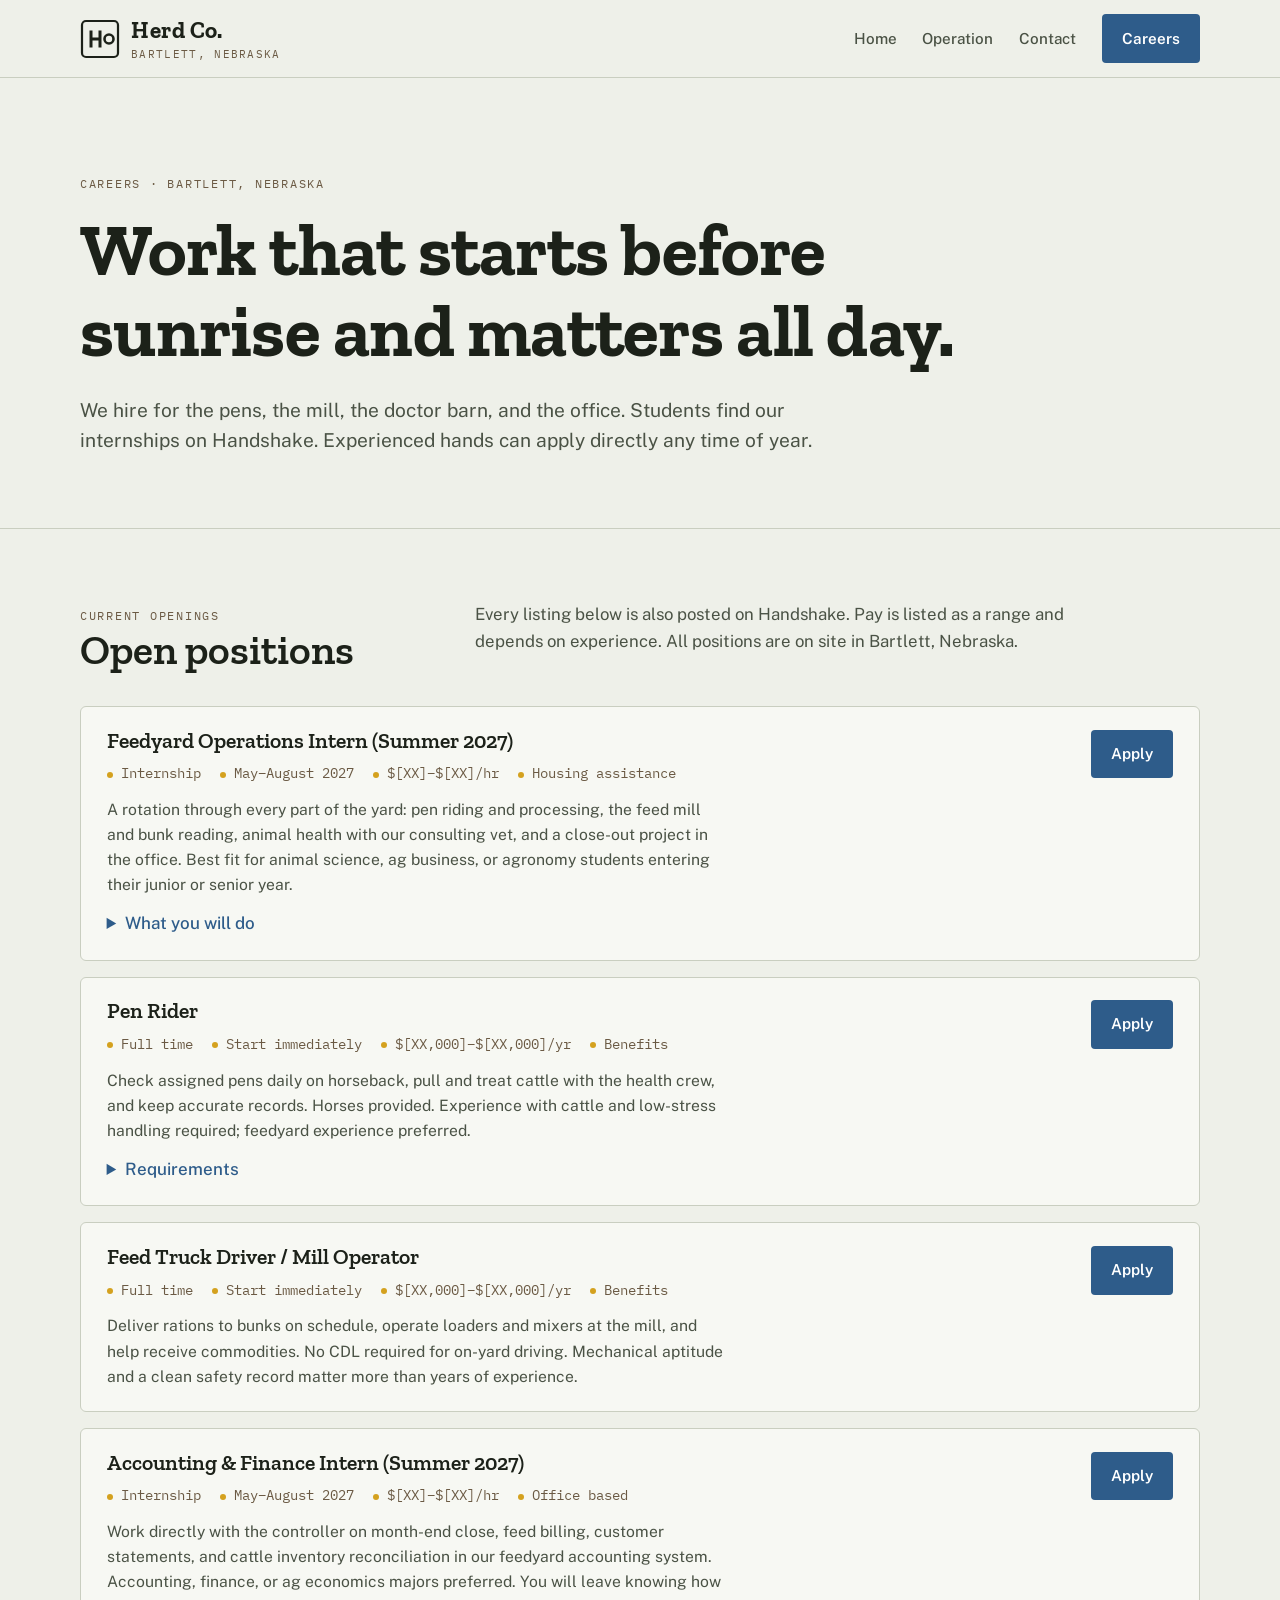
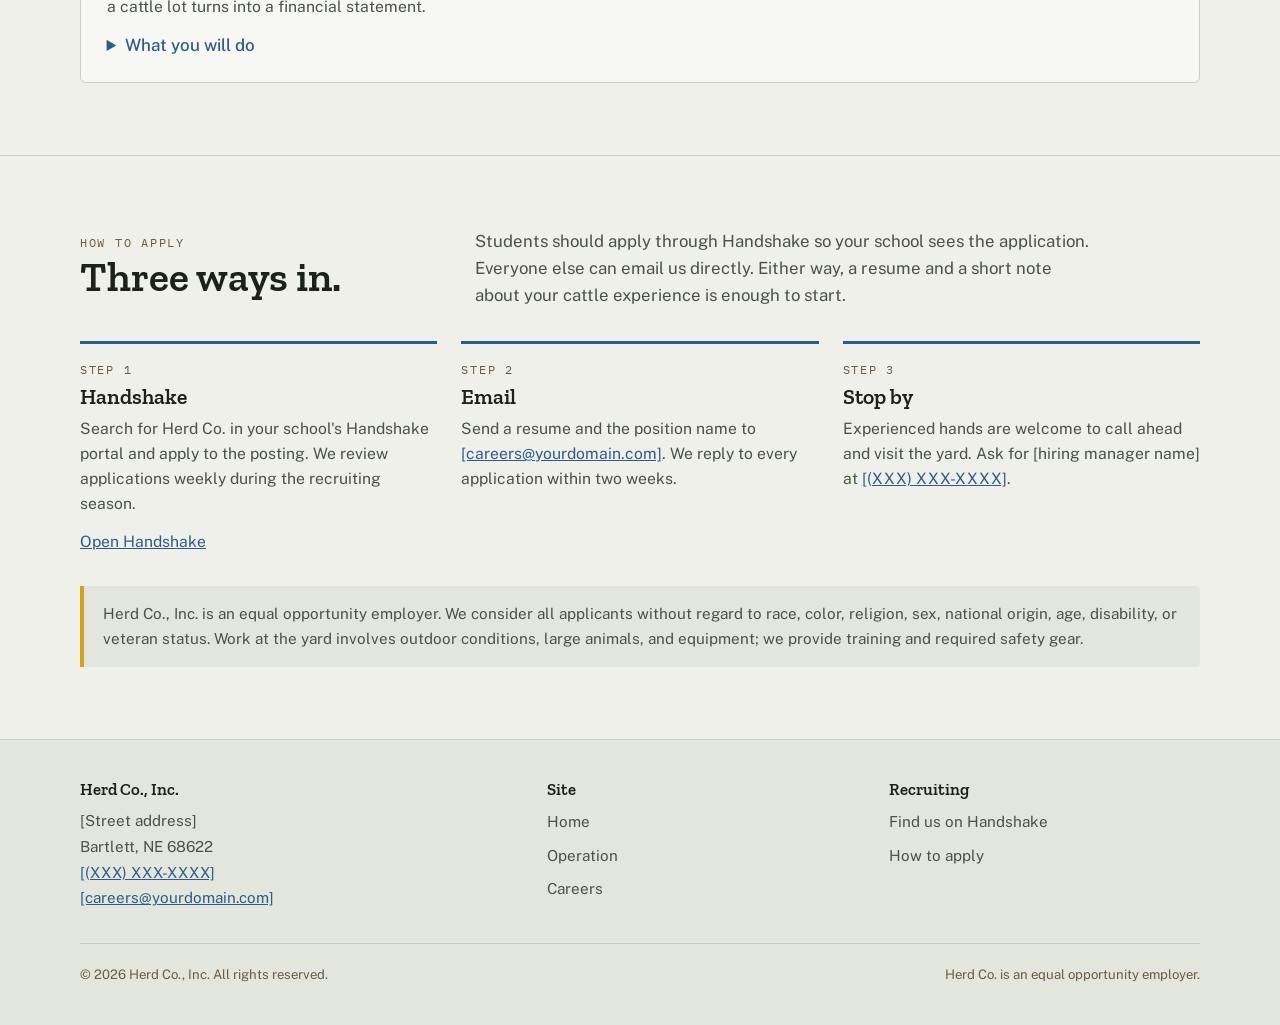
==== careers.html @ 31d8b94a "Herd Co company website for GitHub Pages Co-Authored-By: Claude Fable 5.1 <noreply@anthropic.com>" ====
<!DOCTYPE html>
<html lang="en">
<head>
  <meta charset="utf-8">
  <meta name="viewport" content="width=device-width, initial-scale=1">
  <title>Careers at Herd Co. | Feedyard Jobs and Internships in Nebraska</title>
  <meta name="description" content="Open positions and internships at Herd Co., a commercial cattle feedyard in Bartlett, Nebraska. Apply through Handshake or email.">
  <link rel="preconnect" href="https://fonts.googleapis.com">
  <link rel="preconnect" href="https://fonts.gstatic.com" crossorigin>
  <link rel="stylesheet" href="https://fonts.googleapis.com/css2?family=Zilla+Slab:wght@600;700&family=Public+Sans:wght@400;500;600&family=IBM+Plex+Mono:wght@400;500&display=swap">
  <link rel="stylesheet" href="style.css">
  <link rel="icon" href="favicon.svg" type="image/svg+xml">
</head>
<body>

<header class="site-header">
  <div class="wrap">
    <a class="brand" href="index.html" aria-label="Herd Co. home">
      <svg viewBox="0 0 40 40" aria-hidden="true">
        <rect x="2" y="2" width="36" height="36" rx="4" fill="none" stroke="currentColor" stroke-width="2.2"/>
        <path d="M11 27V13M11 20h9M20 27V13" fill="none" stroke="currentColor" stroke-width="3" stroke-linecap="square"/>
        <circle cx="29" cy="20" r="4.5" fill="none" stroke="currentColor" stroke-width="2.6"/>
      </svg>
      <span><span class="name">Herd Co.</span><span class="place">Bartlett, Nebraska</span></span>
    </a>
    <nav aria-label="Main">
      <ul>
        <li><a href="index.html">Home</a></li>
        <li><a href="index.html#operation">Operation</a></li>
        <li><a href="index.html#contact">Contact</a></li>
        <li><a class="btn" href="careers.html" aria-current="page">Careers</a></li>
      </ul>
    </nav>
  </div>
</header>

<main>
  <div class="hero">
    <div class="wrap">
      <span class="eyebrow">Careers &middot; Bartlett, Nebraska</span>
      <h1>Work that starts before sunrise and matters all day.</h1>
      <p class="lede">We hire for the pens, the mill, the doctor barn, and the office. Students find our internships on Handshake. Experienced hands can apply directly any time of year.</p>
    </div>
  </div>

  <section id="openings">
    <div class="wrap">
      <div class="section-head">
        <div>
          <span class="eyebrow">Current openings</span>
          <h2>Open positions</h2>
        </div>
        <p>Every listing below is also posted on Handshake. Pay is listed as a range and depends on experience. All positions are on site in Bartlett, Nebraska.</p>
      </div>

      <!--
        HOW TO EDIT THE JOB LIST
        Each <article class="job"> block is one posting. Copy a block to add a job,
        delete a block to remove one, and change the text inside. Keep the
        data-updated date current so students can see the list is maintained.
      -->
      <div class="jobs" data-updated="2026-09-09">

        <article class="job">
          <div>
            <h3>Feedyard Operations Intern (Summer 2027)</h3>
            <div class="meta mono">
              <span>Internship</span>
              <span>May&ndash;August 2027</span>
              <span>$[XX]&ndash;$[XX]/hr</span>
              <span>Housing assistance</span>
            </div>
            <p class="desc">A rotation through every part of the yard: pen riding and processing, the feed mill and bunk reading, animal health with our consulting vet, and a close-out project in the office. Best fit for animal science, ag business, or agronomy students entering their junior or senior year.</p>
            <details>
              <summary>What you will do</summary>
              <ul>
                <li>Ride pens and learn to spot sick cattle early</li>
                <li>Process incoming cattle: tagging, vaccination, and records</li>
                <li>Read bunks and follow the ration from mill to pen</li>
                <li>Complete a lot close-out analysis and present it to the team</li>
              </ul>
            </details>
          </div>
          <a class="btn" href="#apply">Apply</a>
        </article>

        <article class="job">
          <div>
            <h3>Pen Rider</h3>
            <div class="meta mono">
              <span>Full time</span>
              <span>Start immediately</span>
              <span>$[XX,000]&ndash;$[XX,000]/yr</span>
              <span>Benefits</span>
            </div>
            <p class="desc">Check assigned pens daily on horseback, pull and treat cattle with the health crew, and keep accurate records. Horses provided. Experience with cattle and low-stress handling required; feedyard experience preferred.</p>
            <details>
              <summary>Requirements</summary>
              <ul>
                <li>Confident horseback rider in all weather</li>
                <li>Able to identify sick or injured cattle and follow treatment protocols</li>
                <li>Valid driver's license</li>
                <li>Willing to work a rotating weekend schedule</li>
              </ul>
            </details>
          </div>
          <a class="btn" href="#apply">Apply</a>
        </article>

        <article class="job">
          <div>
            <h3>Feed Truck Driver / Mill Operator</h3>
            <div class="meta mono">
              <span>Full time</span>
              <span>Start immediately</span>
              <span>$[XX,000]&ndash;$[XX,000]/yr</span>
              <span>Benefits</span>
            </div>
            <p class="desc">Deliver rations to bunks on schedule, operate loaders and mixers at the mill, and help receive commodities. No CDL required for on-yard driving. Mechanical aptitude and a clean safety record matter more than years of experience.</p>
          </div>
          <a class="btn" href="#apply">Apply</a>
        </article>

        <article class="job">
          <div>
            <h3>Accounting &amp; Finance Intern (Summer 2027)</h3>
            <div class="meta mono">
              <span>Internship</span>
              <span>May&ndash;August 2027</span>
              <span>$[XX]&ndash;$[XX]/hr</span>
              <span>Office based</span>
            </div>
            <p class="desc">Work directly with the controller on month-end close, feed billing, customer statements, and cattle inventory reconciliation in our feedyard accounting system. Accounting, finance, or ag economics majors preferred. You will leave knowing how a cattle lot turns into a financial statement.</p>
            <details>
              <summary>What you will do</summary>
              <ul>
                <li>Prepare month-end liability schedules and account reconciliations</li>
                <li>Reconcile packer settlements against yard records</li>
                <li>Build reporting in Excel from the feedyard system</li>
                <li>Sit in on lender, insurance, and marketing conversations</li>
              </ul>
            </details>
          </div>
          <a class="btn" href="#apply">Apply</a>
        </article>

      </div>
    </div>
  </section>

  <section id="apply">
    <div class="wrap">
      <div class="section-head">
        <div>
          <span class="eyebrow">How to apply</span>
          <h2>Three ways in.</h2>
        </div>
        <p>Students should apply through Handshake so your school sees the application. Everyone else can email us directly. Either way, a resume and a short note about your cattle experience is enough to start.</p>
      </div>
      <ol class="apply-steps">
        <li>
          <h3>Handshake</h3>
          <p>Search for Herd Co. in your school's Handshake portal and apply to the posting. We review applications weekly during the recruiting season.</p>
          <p style="margin-top:0.8rem"><a href="https://joinhandshake.com" rel="noopener">Open Handshake</a></p>
        </li>
        <li>
          <h3>Email</h3>
          <p>Send a resume and the position name to <a href="mailto:careers@herdco.example">[careers@yourdomain.com]</a>. We reply to every application within two weeks.</p>
        </li>
        <li>
          <h3>Stop by</h3>
          <p>Experienced hands are welcome to call ahead and visit the yard. Ask for [hiring manager name] at <a href="tel:+1XXXXXXXXXX">[(XXX) XXX-XXXX]</a>.</p>
        </li>
      </ol>
      <p class="notice" style="margin-top:2rem">Herd Co., Inc. is an equal opportunity employer. We consider all applicants without regard to race, color, religion, sex, national origin, age, disability, or veteran status. Work at the yard involves outdoor conditions, large animals, and equipment; we provide training and required safety gear.</p>
    </div>
  </section>
</main>

<footer id="contact">
  <div class="wrap">
    <div>
      <h3>Herd Co., Inc.</h3>
      <address>
        [Street address]<br>
        Bartlett, NE 68622<br>
        <a href="tel:+1XXXXXXXXXX">[(XXX) XXX-XXXX]</a><br>
        <a href="mailto:careers@herdco.example">[careers@yourdomain.com]</a>
      </address>
    </div>
    <div>
      <h3>Site</h3>
      <ul>
        <li><a href="index.html">Home</a></li>
        <li><a href="index.html#operation">Operation</a></li>
        <li><a href="careers.html">Careers</a></li>
      </ul>
    </div>
    <div>
      <h3>Recruiting</h3>
      <ul>
        <li><a href="https://joinhandshake.com" rel="noopener">Find us on Handshake</a></li>
        <li><a href="careers.html#apply">How to apply</a></li>
      </ul>
    </div>
    <div class="legal">
      <span>&copy; 2026 Herd Co., Inc. All rights reserved.</span>
      <span>Herd Co. is an equal opportunity employer.</span>
    </div>
  </div>
</footer>

</body>
</html>
---- style.css ----
/* Herd Co site styles */
:root {
  --bg: #EEF0E9;
  --bg-2: #E3E6DC;
  --ink: #1C2119;
  --ink-2: #4A5245;
  --muted: #6B5A44;
  --line: #C9CEC0;
  --accent: #2E5C8A;
  --accent-ink: #FFFFFF;
  --gold: #D4A11E;
  --card: #F7F8F3;
  color-scheme: light;
}
@media (prefers-color-scheme: dark) {
  :root:not([data-theme="light"]) {
    --bg: #151A14;
    --bg-2: #1D231B;
    --ink: #EDEFE6;
    --ink-2: #B8BEAF;
    --muted: #C7B18E;
    --line: #333B30;
    --accent: #7FAEDC;
    --accent-ink: #0F1A26;
    --gold: #E5B53A;
    --card: #1F261D;
    color-scheme: dark;
  }
}
:root[data-theme="dark"] {
  --bg: #151A14;
  --bg-2: #1D231B;
  --ink: #EDEFE6;
  --ink-2: #B8BEAF;
  --muted: #C7B18E;
  --line: #333B30;
  --accent: #7FAEDC;
  --accent-ink: #0F1A26;
  --gold: #E5B53A;
  --card: #1F261D;
  color-scheme: dark;
}

* { box-sizing: border-box; }
html { scroll-behavior: smooth; }
@media (prefers-reduced-motion: reduce) { html { scroll-behavior: auto; } }

body {
  margin: 0;
  background: var(--bg);
  color: var(--ink);
  font-family: "Public Sans", "Segoe UI", Helvetica, Arial, sans-serif;
  font-size: 17px;
  line-height: 1.6;
}
h1, h2, h3 {
  font-family: "Zilla Slab", "Rockwell", Georgia, serif;
  line-height: 1.1;
  margin: 0;
  text-wrap: balance;
}
h1 { font-size: clamp(2.6rem, 6vw, 4.6rem); font-weight: 700; letter-spacing: -0.01em; }
h2 { font-size: clamp(1.8rem, 3.5vw, 2.6rem); font-weight: 600; }
h3 { font-size: 1.35rem; font-weight: 600; }
p { margin: 0; max-width: 62ch; }
a { color: var(--accent); }
a:focus-visible, button:focus-visible, summary:focus-visible { outline: 3px solid var(--gold); outline-offset: 3px; }
.mono { font-family: "IBM Plex Mono", Consolas, monospace; font-size: 0.9rem; }
.eyebrow {
  font-family: "IBM Plex Mono", Consolas, monospace;
  font-size: 0.78rem;
  text-transform: uppercase;
  letter-spacing: 0.14em;
  color: var(--muted);
}
.wrap { width: min(1120px, 100% - 3rem); margin-inline: auto; }

/* Header */
.site-header {
  border-bottom: 1px solid var(--line);
  background: var(--bg);
  position: sticky; top: 0; z-index: 10;
}
.site-header .wrap { display: flex; align-items: center; justify-content: space-between; gap: 1rem; padding: 0.9rem 0; }
.brand { display: flex; align-items: center; gap: 0.7rem; text-decoration: none; color: var(--ink); }
.brand svg { width: 40px; height: 40px; }
.brand .name { font-family: "Zilla Slab", Georgia, serif; font-weight: 700; font-size: 1.45rem; letter-spacing: 0.02em; line-height: 1.1; }
.brand .place { font-family: "IBM Plex Mono", Consolas, monospace; font-size: 0.68rem; text-transform: uppercase; letter-spacing: 0.12em; color: var(--muted); display: block; line-height: 1; margin-top: 3px; }
nav ul { list-style: none; margin: 0; padding: 0; display: flex; gap: 1.6rem; align-items: center; }
nav a { color: var(--ink-2); text-decoration: none; font-weight: 500; font-size: 0.95rem; }
nav a:hover, nav a[aria-current="page"] { color: var(--ink); text-decoration: underline; text-underline-offset: 6px; text-decoration-color: var(--gold); text-decoration-thickness: 2px; }
.btn {
  display: inline-block; padding: 0.7rem 1.2rem; border-radius: 4px;
  background: var(--accent); color: var(--accent-ink); text-decoration: none; font-weight: 600; font-size: 0.95rem;
  border: 1px solid transparent;
}
.btn:hover { filter: brightness(1.08); }
.btn.ghost { background: transparent; color: var(--ink); border-color: var(--line); }
nav a.btn { color: var(--accent-ink); text-decoration: none; }

/* Hero */
.hero { padding: clamp(3rem, 8vw, 6rem) 0 clamp(2.5rem, 6vw, 4.5rem); border-bottom: 1px solid var(--line); }
.hero .grid { display: grid; grid-template-columns: 1.15fr 1fr; gap: 3rem; align-items: center; }
.hero p.lede { font-size: 1.2rem; color: var(--ink-2); margin-top: 1.4rem; }
.hero .actions { display: flex; gap: 0.8rem; flex-wrap: wrap; margin-top: 2rem; }
.hero .eyebrow { margin-bottom: 1rem; display: block; }
.map { width: 100%; height: auto; display: block; }
.map .state { fill: var(--bg-2); stroke: var(--ink-2); stroke-width: 1.5; }
.map .sandhills { fill: var(--gold); opacity: 0.25; }
.map .pin { fill: var(--accent); }
.map .pin-ring { fill: none; stroke: var(--accent); stroke-width: 1.5; opacity: 0.5; }
.map .river { fill: none; stroke: var(--accent); stroke-width: 1.2; opacity: 0.55; }
.map text { font-family: "IBM Plex Mono", Consolas, monospace; font-size: 11px; fill: var(--ink-2); }
.map text.city { fill: var(--ink); font-weight: 600; font-size: 13px; }
.map text.faint { fill: var(--muted); font-size: 10px; }

/* Sections */
section { padding: clamp(2.5rem, 6vw, 4.5rem) 0; }
section + section { border-top: 1px solid var(--line); }
.section-head { display: grid; grid-template-columns: 1fr 2fr; gap: 2rem; margin-bottom: 2rem; align-items: start; }
.section-head p { color: var(--ink-2); font-size: 1.05rem; }

.facts { display: grid; grid-template-columns: repeat(4, 1fr); border: 1px solid var(--line); border-radius: 6px; overflow: hidden; background: var(--card); margin-top: 2.5rem; }
.fact { padding: 1.2rem 1.4rem; border-right: 1px solid var(--line); }
.fact:last-child { border-right: 0; }
.fact .num { font-family: "Zilla Slab", Georgia, serif; font-size: 2rem; font-weight: 700; line-height: 1; font-variant-numeric: tabular-nums; }
.fact .lbl { font-size: 0.85rem; color: var(--muted); margin-top: 0.3rem; }

.ops { display: grid; grid-template-columns: repeat(2, 1fr); gap: 1.8rem 2.5rem; }
.op { display: grid; grid-template-columns: 44px 1fr; gap: 1rem; align-items: start; }
.op svg { width: 44px; height: 44px; stroke: var(--accent); fill: none; stroke-width: 1.6; stroke-linecap: round; stroke-linejoin: round; }
.op p { color: var(--ink-2); font-size: 0.98rem; margin-top: 0.3rem; }

.values { list-style: none; margin: 0; padding: 0; display: grid; grid-template-columns: repeat(3, 1fr); gap: 1.5rem; }
.values li { padding-top: 1rem; border-top: 3px solid var(--gold); }
.values li p { color: var(--ink-2); font-size: 0.98rem; margin-top: 0.4rem; }

/* Careers */
.jobs { display: grid; gap: 1rem; }
.job {
  display: grid; grid-template-columns: 1fr auto; gap: 1rem 2rem; align-items: start;
  padding: 1.4rem 1.6rem; background: var(--card); border: 1px solid var(--line); border-radius: 6px;
}
.job .meta { display: flex; gap: 1.2rem; flex-wrap: wrap; margin-top: 0.5rem; color: var(--muted); }
.job .meta span::before { content: ""; display: inline-block; width: 6px; height: 6px; border-radius: 50%; background: var(--gold); margin-right: 0.5rem; vertical-align: middle; }
.job p.desc { color: var(--ink-2); font-size: 0.98rem; margin-top: 0.8rem; }
.job .btn { white-space: nowrap; }
.job details { margin-top: 0.8rem; }
.job summary { cursor: pointer; color: var(--accent); font-weight: 500; }
.job details ul { margin: 0.6rem 0 0; padding-left: 1.2rem; color: var(--ink-2); font-size: 0.95rem; }
.apply-steps { list-style: none; counter-reset: step; margin: 0; padding: 0; display: grid; grid-template-columns: repeat(3, 1fr); gap: 1.5rem; }
.apply-steps li { counter-increment: step; padding-top: 1rem; border-top: 3px solid var(--accent); }
.apply-steps li::before { content: "Step " counter(step); display: block; font-family: "IBM Plex Mono", Consolas, monospace; font-size: 0.78rem; text-transform: uppercase; letter-spacing: 0.14em; color: var(--muted); margin-bottom: 0.4rem; }
.apply-steps p { color: var(--ink-2); font-size: 0.98rem; margin-top: 0.4rem; }
.notice { background: var(--bg-2); border-left: 4px solid var(--gold); padding: 1rem 1.2rem; border-radius: 0 4px 4px 0; font-size: 0.95rem; color: var(--ink-2); max-width: none; }

/* Footer */
footer { border-top: 1px solid var(--line); background: var(--bg-2); padding: 2.5rem 0; }
footer .wrap { display: grid; grid-template-columns: 1.4fr 1fr 1fr; gap: 2rem; }
footer h3 { font-size: 1.05rem; margin-bottom: 0.6rem; }
footer address { font-style: normal; color: var(--ink-2); font-size: 0.95rem; line-height: 1.7; }
footer ul { list-style: none; margin: 0; padding: 0; display: grid; gap: 0.4rem; }
footer ul a { color: var(--ink-2); text-decoration: none; font-size: 0.95rem; }
footer ul a:hover { text-decoration: underline; }
footer .legal { grid-column: 1 / -1; border-top: 1px solid var(--line); padding-top: 1.2rem; font-size: 0.82rem; color: var(--muted); display: flex; justify-content: space-between; flex-wrap: wrap; gap: 0.5rem; }

@media (max-width: 860px) {
  .hero .grid, .section-head, footer .wrap { grid-template-columns: 1fr; }
  .facts { grid-template-columns: repeat(2, 1fr); }
  .fact:nth-child(2) { border-right: 0; }
  .fact:nth-child(-n+2) { border-bottom: 1px solid var(--line); }
  .ops, .values, .apply-steps { grid-template-columns: 1fr; }
  .job { grid-template-columns: 1fr; }
  nav ul { gap: 1rem; }
  .site-header .wrap { flex-wrap: wrap; }
}
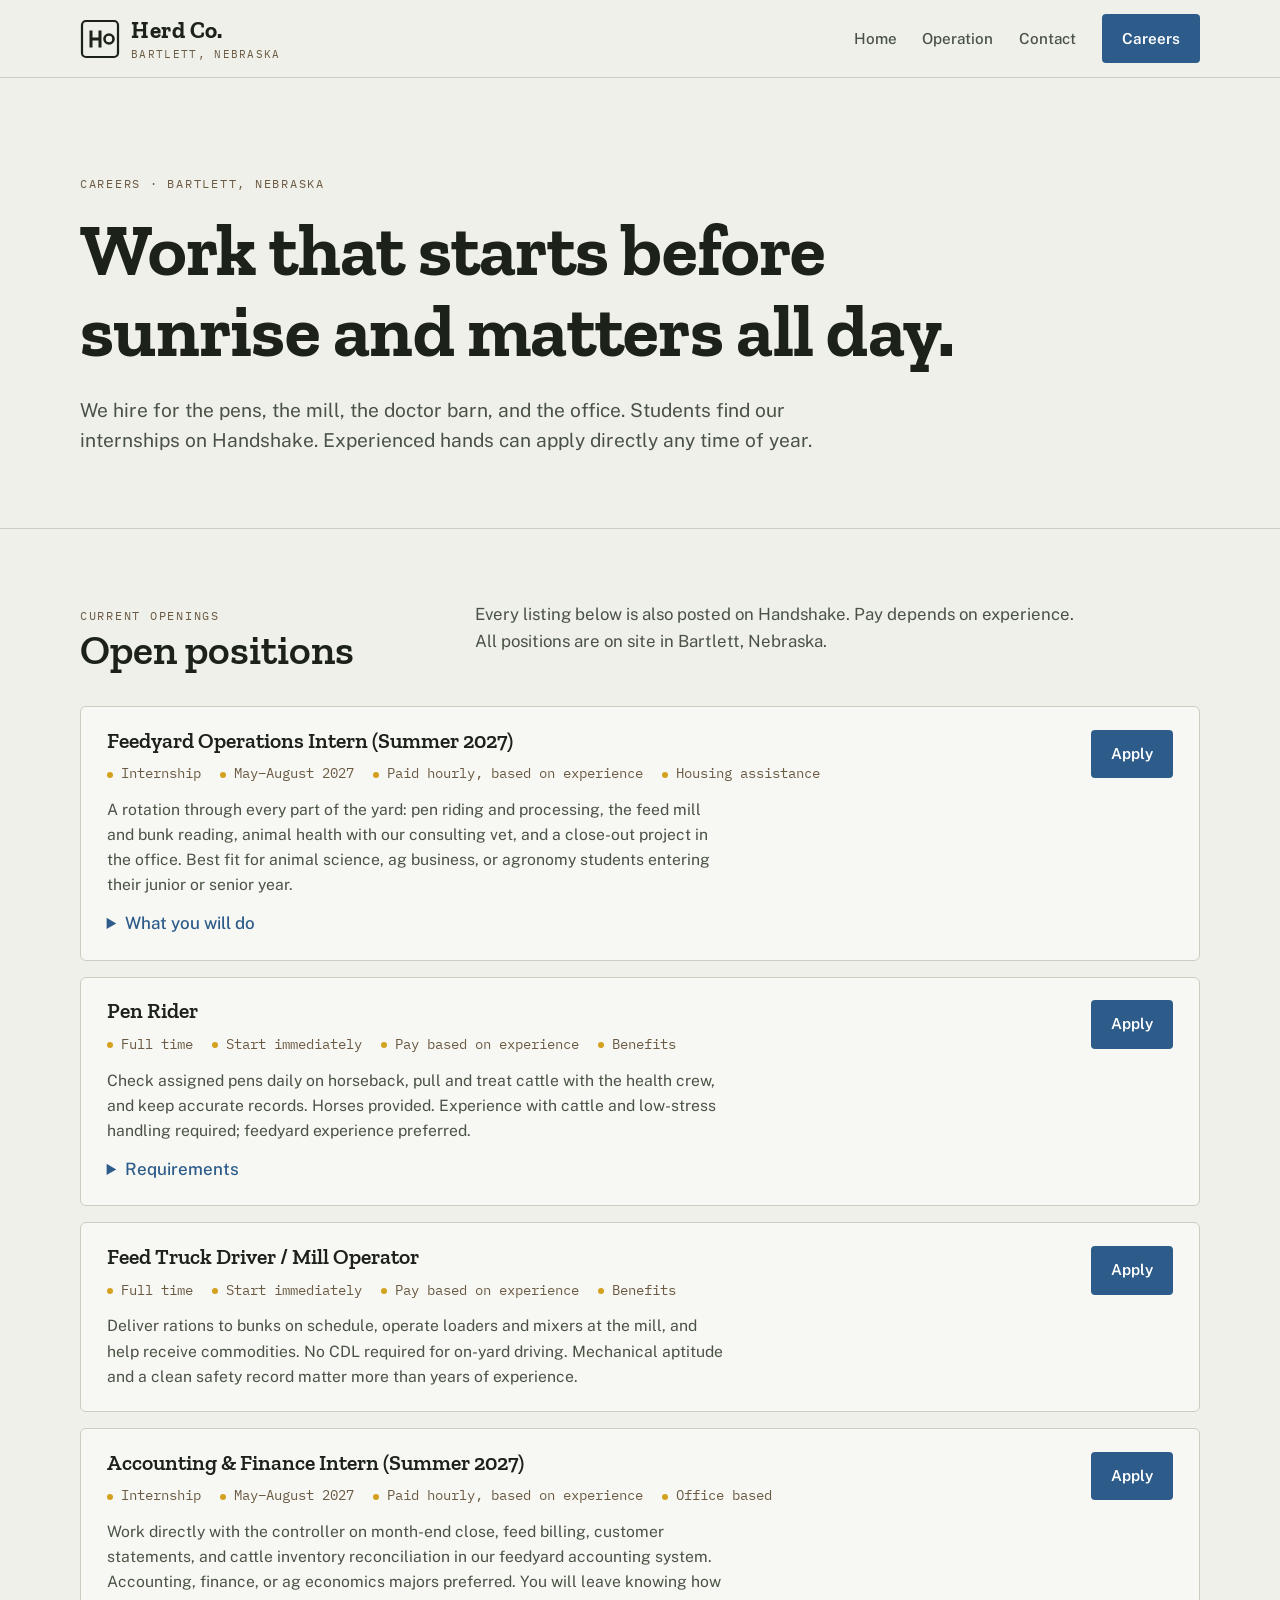
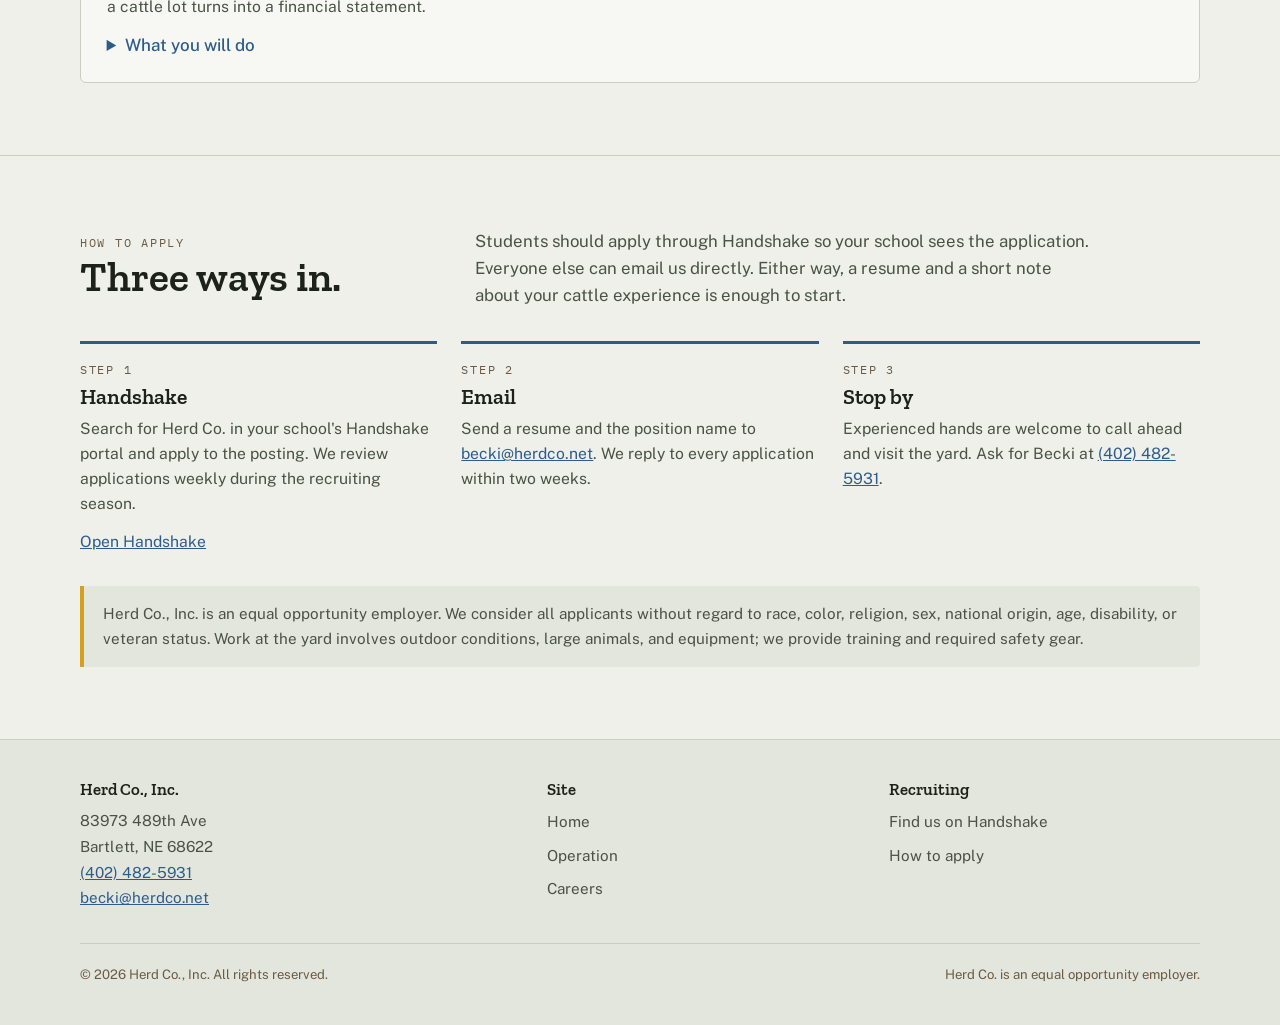
==== commit 57f66fce: "Add capacity, address, phone, and contact; remove placeholder facts Co-Authored-By: Claude Fable 5.1" ====
--- a/careers.html
+++ b/careers.html
@@ -50,7 +50,7 @@
           <span class="eyebrow">Current openings</span>
           <h2>Open positions</h2>
         </div>
-        <p>Every listing below is also posted on Handshake. Pay is listed as a range and depends on experience. All positions are on site in Bartlett, Nebraska.</p>
+        <p>Every listing below is also posted on Handshake. Pay depends on experience. All positions are on site in Bartlett, Nebraska.</p>
       </div>
 
       <!--
@@ -67,7 +67,7 @@
             <div class="meta mono">
               <span>Internship</span>
               <span>May&ndash;August 2027</span>
-              <span>$[XX]&ndash;$[XX]/hr</span>
+              <span>Paid hourly, based on experience</span>
               <span>Housing assistance</span>
             </div>
             <p class="desc">A rotation through every part of the yard: pen riding and processing, the feed mill and bunk reading, animal health with our consulting vet, and a close-out project in the office. Best fit for animal science, ag business, or agronomy students entering their junior or senior year.</p>
@@ -90,7 +90,7 @@
             <div class="meta mono">
               <span>Full time</span>
               <span>Start immediately</span>
-              <span>$[XX,000]&ndash;$[XX,000]/yr</span>
+              <span>Pay based on experience</span>
               <span>Benefits</span>
             </div>
             <p class="desc">Check assigned pens daily on horseback, pull and treat cattle with the health crew, and keep accurate records. Horses provided. Experience with cattle and low-stress handling required; feedyard experience preferred.</p>
@@ -113,7 +113,7 @@
             <div class="meta mono">
               <span>Full time</span>
               <span>Start immediately</span>
-              <span>$[XX,000]&ndash;$[XX,000]/yr</span>
+              <span>Pay based on experience</span>
               <span>Benefits</span>
             </div>
             <p class="desc">Deliver rations to bunks on schedule, operate loaders and mixers at the mill, and help receive commodities. No CDL required for on-yard driving. Mechanical aptitude and a clean safety record matter more than years of experience.</p>
@@ -127,7 +127,7 @@
             <div class="meta mono">
               <span>Internship</span>
               <span>May&ndash;August 2027</span>
-              <span>$[XX]&ndash;$[XX]/hr</span>
+              <span>Paid hourly, based on experience</span>
               <span>Office based</span>
             </div>
             <p class="desc">Work directly with the controller on month-end close, feed billing, customer statements, and cattle inventory reconciliation in our feedyard accounting system. Accounting, finance, or ag economics majors preferred. You will leave knowing how a cattle lot turns into a financial statement.</p>
@@ -165,11 +165,11 @@
         </li>
         <li>
           <h3>Email</h3>
-          <p>Send a resume and the position name to <a href="mailto:careers@herdco.example">[careers@yourdomain.com]</a>. We reply to every application within two weeks.</p>
+          <p>Send a resume and the position name to <a href="mailto:becki@herdco.net">becki@herdco.net</a>. We reply to every application within two weeks.</p>
         </li>
         <li>
           <h3>Stop by</h3>
-          <p>Experienced hands are welcome to call ahead and visit the yard. Ask for [hiring manager name] at <a href="tel:+1XXXXXXXXXX">[(XXX) XXX-XXXX]</a>.</p>
+          <p>Experienced hands are welcome to call ahead and visit the yard. Ask for Becki at <a href="tel:+14024825931">(402) 482-5931</a>.</p>
         </li>
       </ol>
       <p class="notice" style="margin-top:2rem">Herd Co., Inc. is an equal opportunity employer. We consider all applicants without regard to race, color, religion, sex, national origin, age, disability, or veteran status. Work at the yard involves outdoor conditions, large animals, and equipment; we provide training and required safety gear.</p>
@@ -182,10 +182,10 @@
     <div>
       <h3>Herd Co., Inc.</h3>
       <address>
-        [Street address]<br>
+        83973 489th Ave<br>
         Bartlett, NE 68622<br>
-        <a href="tel:+1XXXXXXXXXX">[(XXX) XXX-XXXX]</a><br>
-        <a href="mailto:careers@herdco.example">[careers@yourdomain.com]</a>
+        <a href="tel:+14024825931">(402) 482-5931</a><br>
+        <a href="mailto:becki@herdco.net">becki@herdco.net</a>
       </address>
     </div>
     <div>
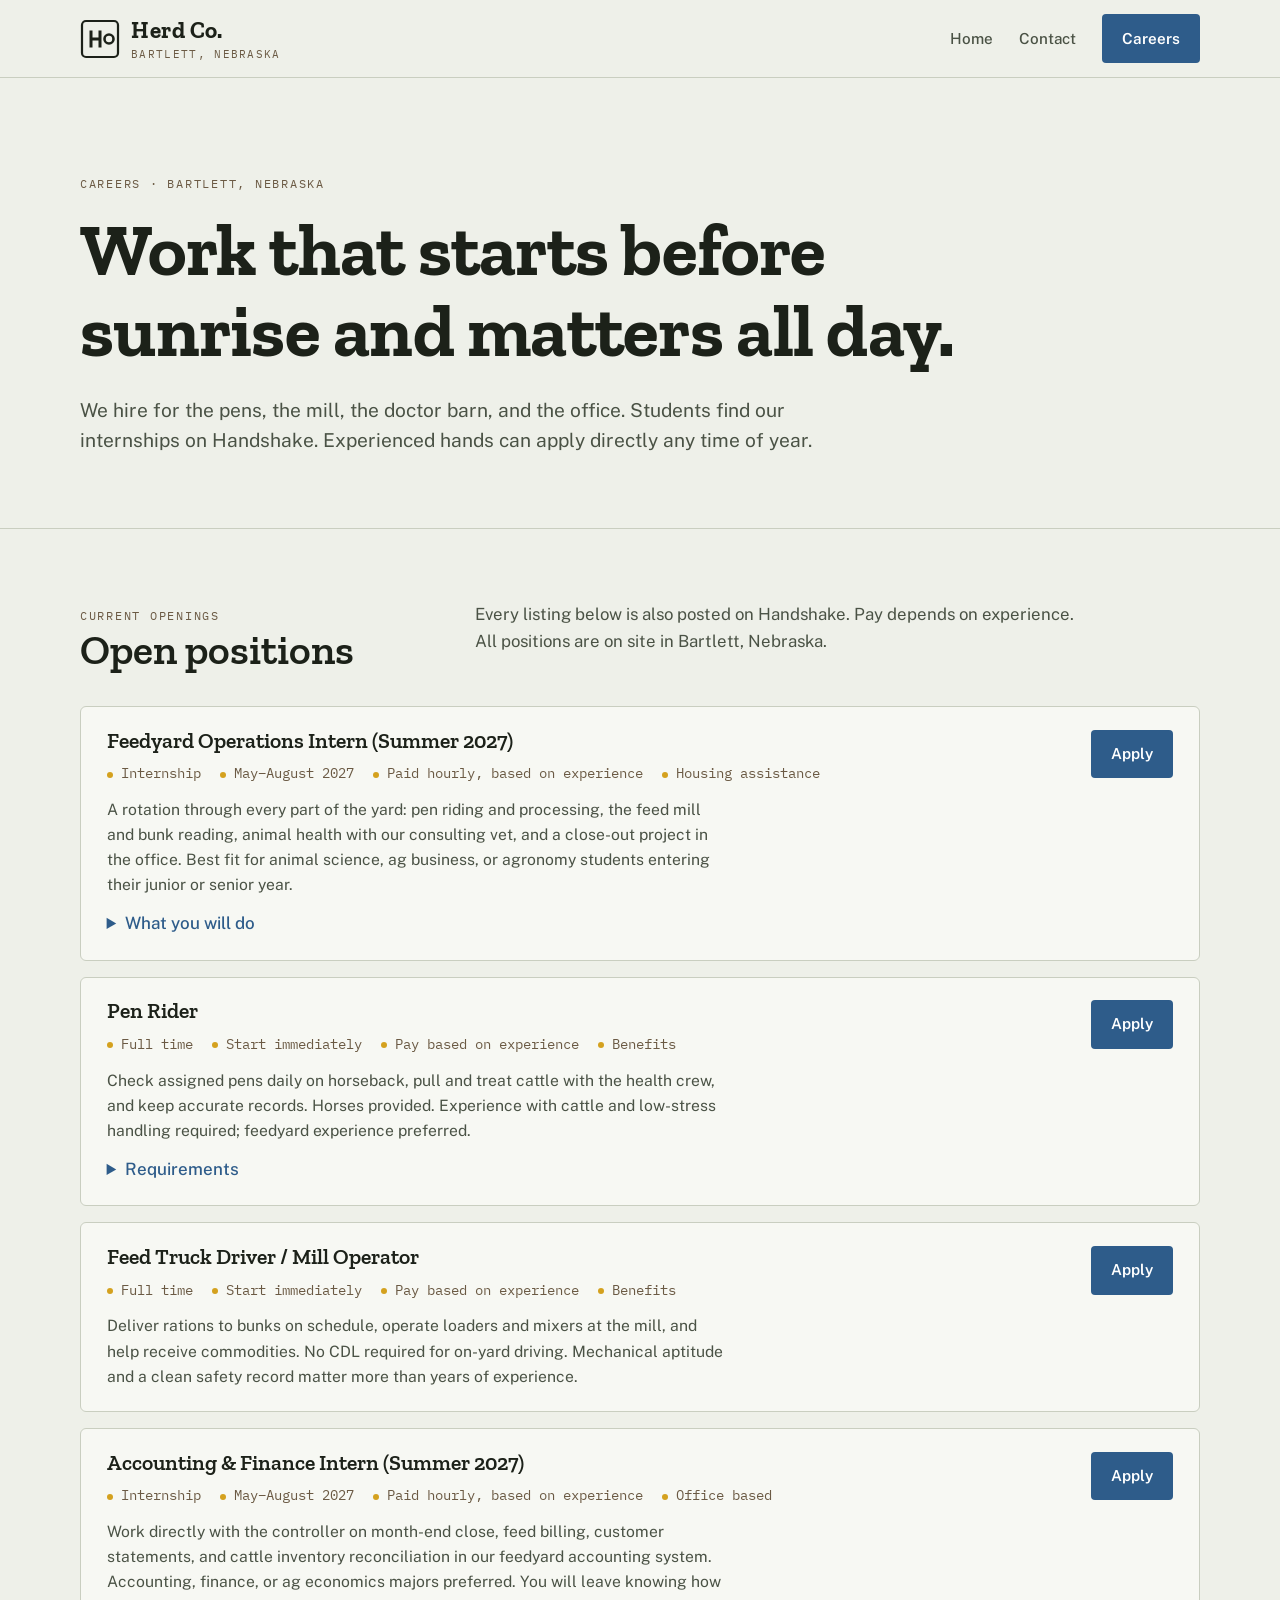
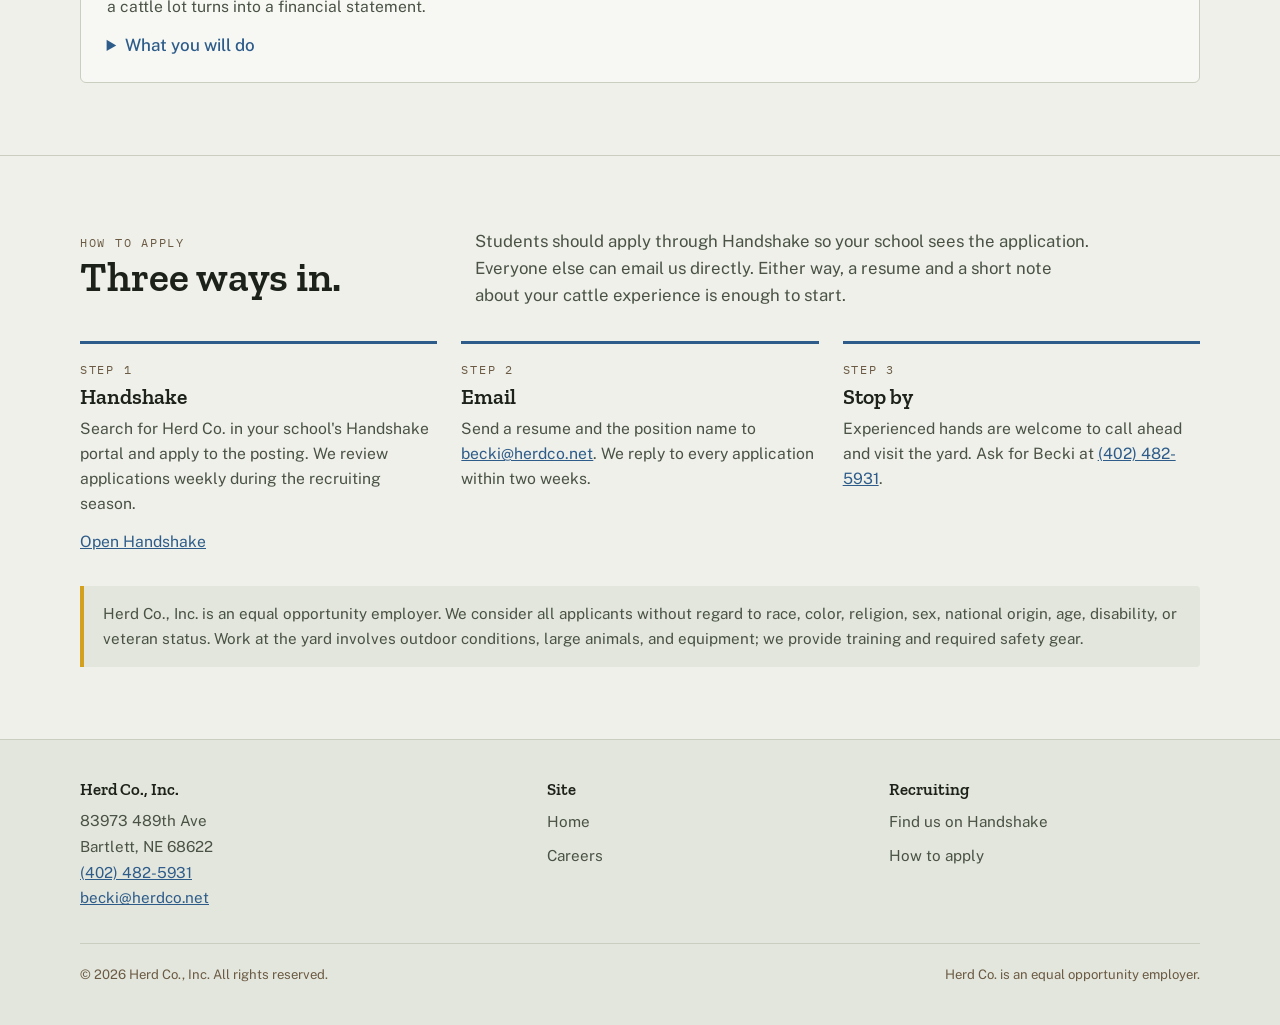
==== commit 5cff71b3: "Remove the operation section; move facts strip under the hero Co-Authored-By: Claude Fable 5.1 <nore" ====
--- a/careers.html
+++ b/careers.html
@@ -26,7 +26,6 @@
     <nav aria-label="Main">
       <ul>
         <li><a href="index.html">Home</a></li>
-        <li><a href="index.html#operation">Operation</a></li>
         <li><a href="index.html#contact">Contact</a></li>
         <li><a class="btn" href="careers.html" aria-current="page">Careers</a></li>
       </ul>
@@ -192,7 +191,6 @@
       <h3>Site</h3>
       <ul>
         <li><a href="index.html">Home</a></li>
-        <li><a href="index.html#operation">Operation</a></li>
         <li><a href="careers.html">Careers</a></li>
       </ul>
     </div>
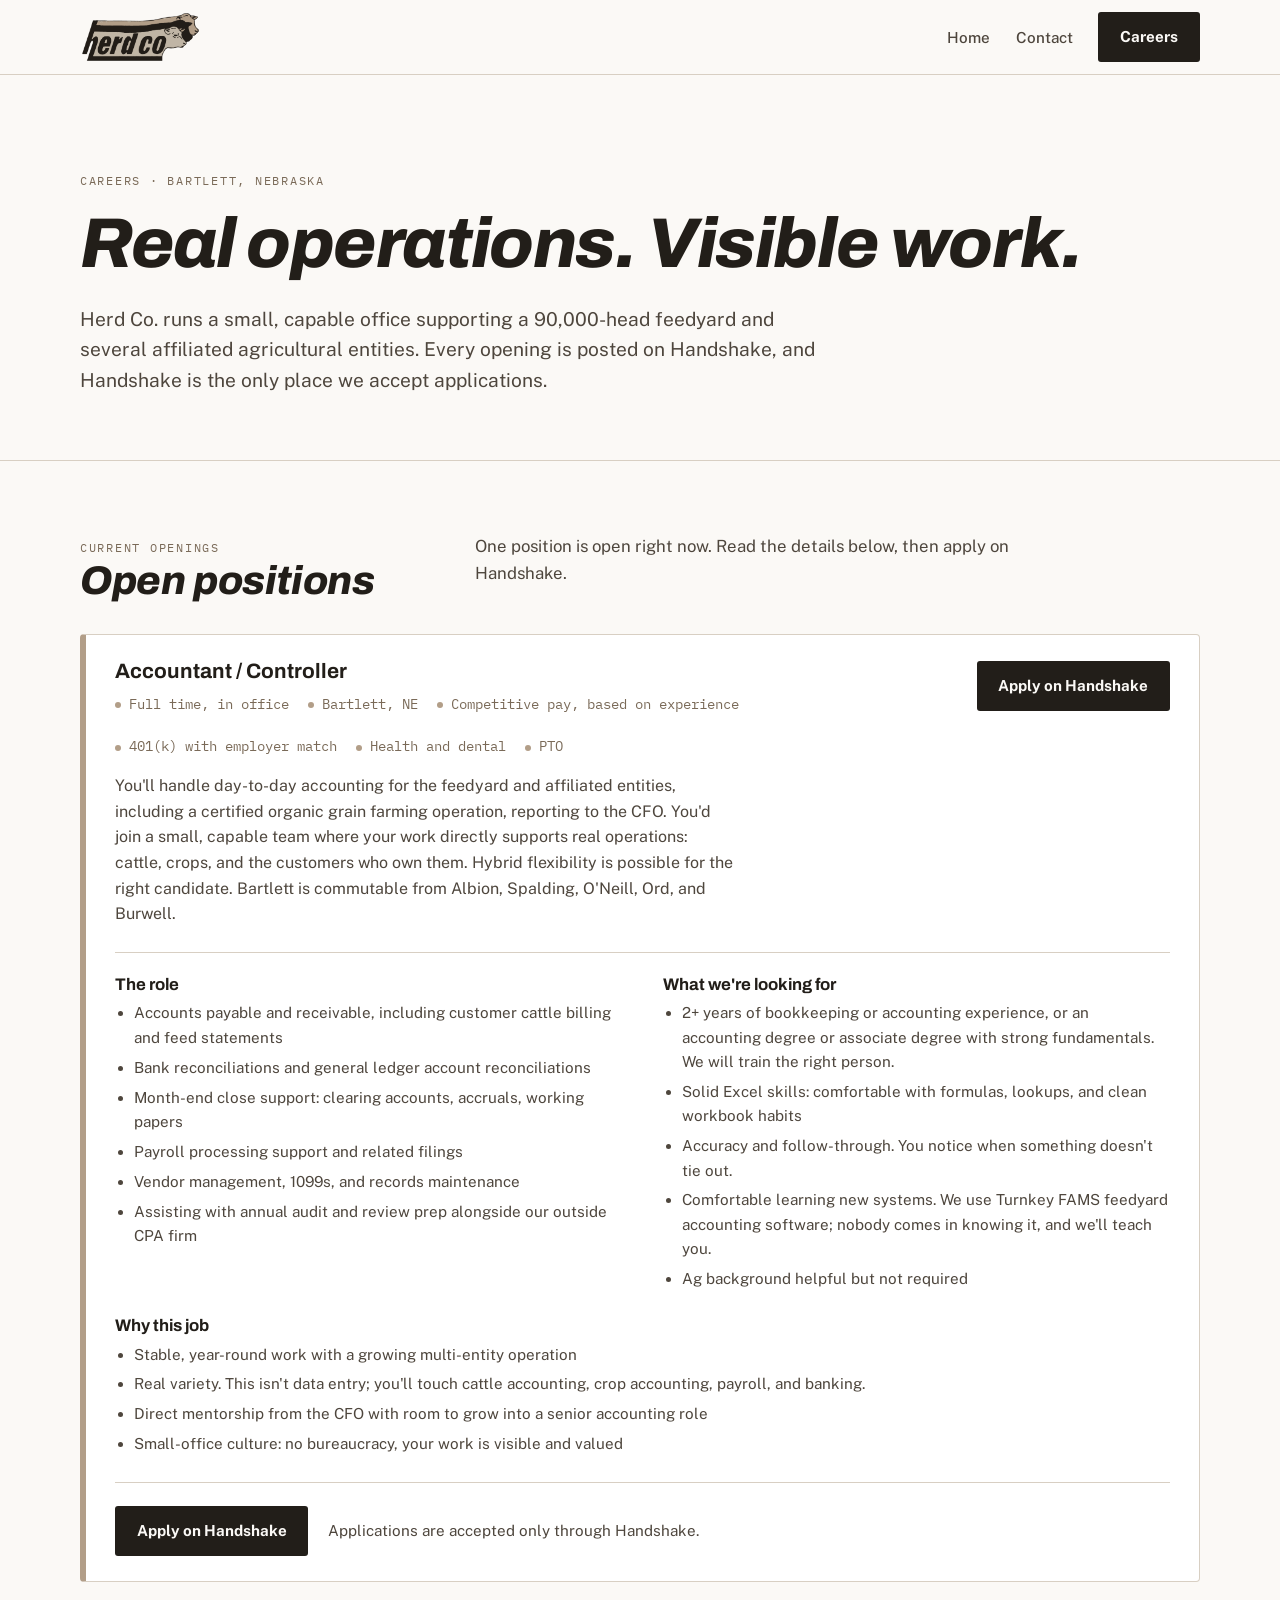
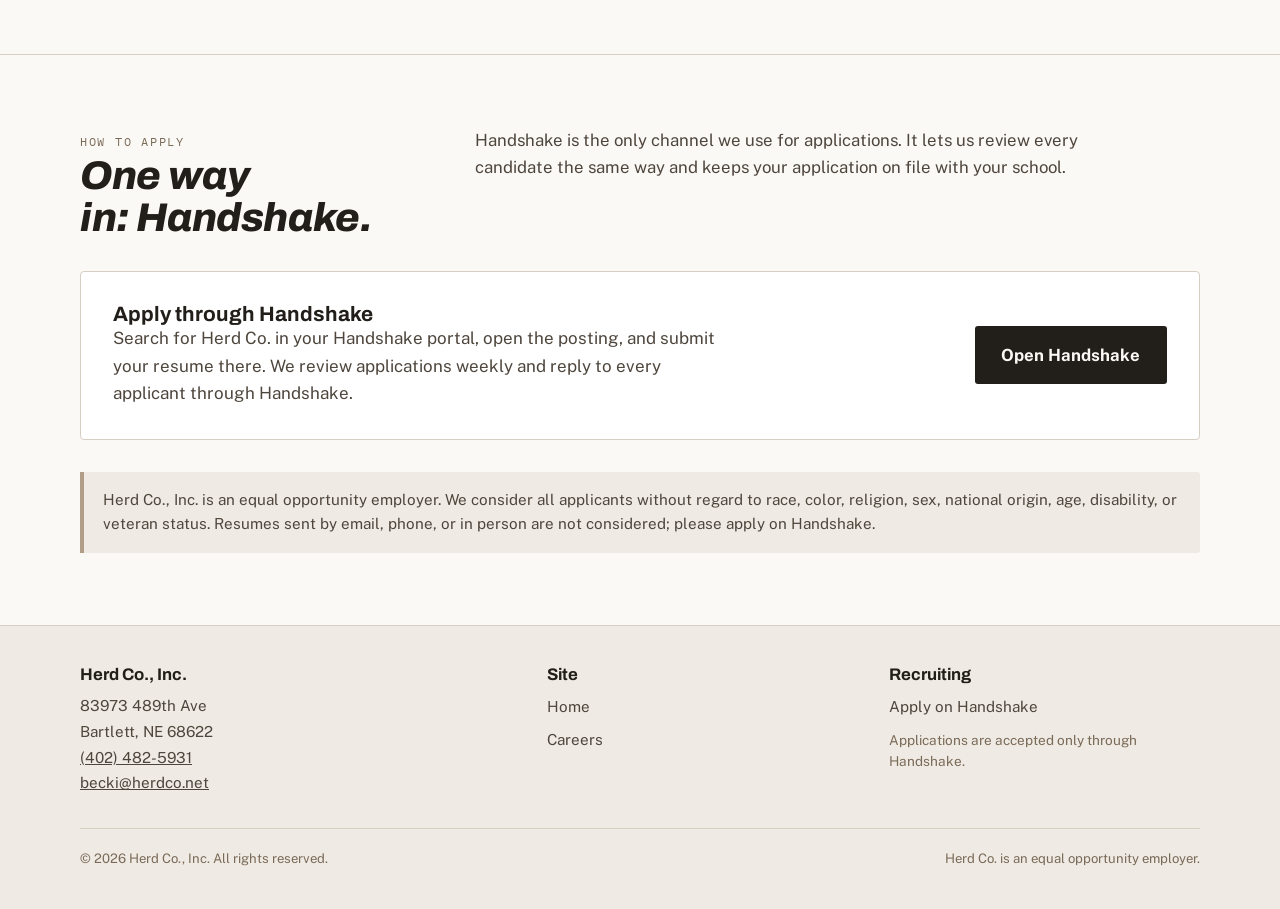
==== commit baa9603f: "Add Herd Co logo and logo-based palette; single Accountant/Controller listing; Handshake-only applic" ====
--- a/careers.html
+++ b/careers.html
@@ -3,11 +3,11 @@
 <head>
   <meta charset="utf-8">
   <meta name="viewport" content="width=device-width, initial-scale=1">
-  <title>Careers at Herd Co. | Feedyard Jobs and Internships in Nebraska</title>
-  <meta name="description" content="Open positions and internships at Herd Co., a commercial cattle feedyard in Bartlett, Nebraska. Apply through Handshake or email.">
+  <title>Careers at Herd Co. | Accountant / Controller in Bartlett, Nebraska</title>
+  <meta name="description" content="Herd Co. is hiring an Accountant / Controller for its cattle feedyard office in Bartlett, Nebraska. Apply through Handshake.">
   <link rel="preconnect" href="https://fonts.googleapis.com">
   <link rel="preconnect" href="https://fonts.gstatic.com" crossorigin>
-  <link rel="stylesheet" href="https://fonts.googleapis.com/css2?family=Zilla+Slab:wght@600;700&family=Public+Sans:wght@400;500;600&family=IBM+Plex+Mono:wght@400;500&display=swap">
+  <link rel="stylesheet" href="https://fonts.googleapis.com/css2?family=Archivo:ital,wght@0,700;1,800&family=Public+Sans:wght@400;500;600;700&family=IBM+Plex+Mono:wght@400;500&display=swap">
   <link rel="stylesheet" href="style.css">
   <link rel="icon" href="favicon.svg" type="image/svg+xml">
 </head>
@@ -16,12 +16,10 @@
 <header class="site-header">
   <div class="wrap">
     <a class="brand" href="index.html" aria-label="Herd Co. home">
-      <svg viewBox="0 0 40 40" aria-hidden="true">
-        <rect x="2" y="2" width="36" height="36" rx="4" fill="none" stroke="currentColor" stroke-width="2.2"/>
-        <path d="M11 27V13M11 20h9M20 27V13" fill="none" stroke="currentColor" stroke-width="3" stroke-linecap="square"/>
-        <circle cx="29" cy="20" r="4.5" fill="none" stroke="currentColor" stroke-width="2.6"/>
-      </svg>
-      <span><span class="name">Herd Co.</span><span class="place">Bartlett, Nebraska</span></span>
+      <picture>
+        <source srcset="logo-dark-800.png" media="(prefers-color-scheme: dark)">
+        <img src="logo-800.png" alt="Herd Co." width="800" height="343">
+      </picture>
     </a>
     <nav aria-label="Main">
       <ul>
@@ -37,8 +35,8 @@
   <div class="hero">
     <div class="wrap">
       <span class="eyebrow">Careers &middot; Bartlett, Nebraska</span>
-      <h1>Work that starts before sunrise and matters all day.</h1>
-      <p class="lede">We hire for the pens, the mill, the doctor barn, and the office. Students find our internships on Handshake. Experienced hands can apply directly any time of year.</p>
+      <h1>Real operations. Visible work.</h1>
+      <p class="lede">Herd Co. runs a small, capable office supporting a 90,000-head feedyard and several affiliated agricultural entities. Every opening is posted on Handshake, and Handshake is the only place we accept applications.</p>
     </div>
   </div>
 
@@ -49,98 +47,71 @@
           <span class="eyebrow">Current openings</span>
           <h2>Open positions</h2>
         </div>
-        <p>Every listing below is also posted on Handshake. Pay depends on experience. All positions are on site in Bartlett, Nebraska.</p>
+        <p>One position is open right now. Read the details below, then apply on Handshake.</p>
       </div>
 
       <!--
         HOW TO EDIT THE JOB LIST
         Each <article class="job"> block is one posting. Copy a block to add a job,
-        delete a block to remove one, and change the text inside. Keep the
-        data-updated date current so students can see the list is maintained.
+        delete a block to remove one, and change the text inside. Keep every Apply
+        button pointed at Handshake. Update data-updated when you change the list.
       -->
       <div class="jobs" data-updated="2026-09-09">
 
         <article class="job">
-          <div>
-            <h3>Feedyard Operations Intern (Summer 2027)</h3>
-            <div class="meta mono">
-              <span>Internship</span>
-              <span>May&ndash;August 2027</span>
-              <span>Paid hourly, based on experience</span>
-              <span>Housing assistance</span>
+          <div class="top">
+            <div>
+              <h3>Accountant / Controller</h3>
+              <div class="meta mono">
+                <span>Full time, in office</span>
+                <span>Bartlett, NE</span>
+                <span>Competitive pay, based on experience</span>
+                <span>401(k) with employer match</span>
+                <span>Health and dental</span>
+                <span>PTO</span>
+              </div>
+              <p class="desc">You'll handle day-to-day accounting for the feedyard and affiliated entities, including a certified organic grain farming operation, reporting to the CFO. You'd join a small, capable team where your work directly supports real operations: cattle, crops, and the customers who own them. Hybrid flexibility is possible for the right candidate. Bartlett is commutable from Albion, Spalding, O'Neill, Ord, and Burwell.</p>
             </div>
-            <p class="desc">A rotation through every part of the yard: pen riding and processing, the feed mill and bunk reading, animal health with our consulting vet, and a close-out project in the office. Best fit for animal science, ag business, or agronomy students entering their junior or senior year.</p>
-            <details>
-              <summary>What you will do</summary>
+            <a class="btn" href="https://joinhandshake.com" rel="noopener">Apply on Handshake</a>
+          </div>
+
+          <div class="job-body">
+            <div>
+              <h3>The role</h3>
               <ul>
-                <li>Ride pens and learn to spot sick cattle early</li>
-                <li>Process incoming cattle: tagging, vaccination, and records</li>
-                <li>Read bunks and follow the ration from mill to pen</li>
-                <li>Complete a lot close-out analysis and present it to the team</li>
+                <li>Accounts payable and receivable, including customer cattle billing and feed statements</li>
+                <li>Bank reconciliations and general ledger account reconciliations</li>
+                <li>Month-end close support: clearing accounts, accruals, working papers</li>
+                <li>Payroll processing support and related filings</li>
+                <li>Vendor management, 1099s, and records maintenance</li>
+                <li>Assisting with annual audit and review prep alongside our outside CPA firm</li>
               </ul>
-            </details>
+            </div>
+            <div>
+              <h3>What we're looking for</h3>
+              <ul>
+                <li>2+ years of bookkeeping or accounting experience, or an accounting degree or associate degree with strong fundamentals. We will train the right person.</li>
+                <li>Solid Excel skills: comfortable with formulas, lookups, and clean workbook habits</li>
+                <li>Accuracy and follow-through. You notice when something doesn't tie out.</li>
+                <li>Comfortable learning new systems. We use Turnkey FAMS feedyard accounting software; nobody comes in knowing it, and we'll teach you.</li>
+                <li>Ag background helpful but not required</li>
+              </ul>
+            </div>
+            <div class="full">
+              <h3>Why this job</h3>
+              <ul>
+                <li>Stable, year-round work with a growing multi-entity operation</li>
+                <li>Real variety. This isn't data entry; you'll touch cattle accounting, crop accounting, payroll, and banking.</li>
+                <li>Direct mentorship from the CFO with room to grow into a senior accounting role</li>
+                <li>Small-office culture: no bureaucracy, your work is visible and valued</li>
+              </ul>
+            </div>
           </div>
-          <a class="btn" href="#apply">Apply</a>
-        </article>
 
-        <article class="job">
-          <div>
-            <h3>Pen Rider</h3>
-            <div class="meta mono">
-              <span>Full time</span>
-              <span>Start immediately</span>
-              <span>Pay based on experience</span>
-              <span>Benefits</span>
-            </div>
-            <p class="desc">Check assigned pens daily on horseback, pull and treat cattle with the health crew, and keep accurate records. Horses provided. Experience with cattle and low-stress handling required; feedyard experience preferred.</p>
-            <details>
-              <summary>Requirements</summary>
-              <ul>
-                <li>Confident horseback rider in all weather</li>
-                <li>Able to identify sick or injured cattle and follow treatment protocols</li>
-                <li>Valid driver's license</li>
-                <li>Willing to work a rotating weekend schedule</li>
-              </ul>
-            </details>
+          <div class="cta">
+            <a class="btn" href="https://joinhandshake.com" rel="noopener">Apply on Handshake</a>
+            <p>Applications are accepted only through Handshake.</p>
           </div>
-          <a class="btn" href="#apply">Apply</a>
-        </article>
-
-        <article class="job">
-          <div>
-            <h3>Feed Truck Driver / Mill Operator</h3>
-            <div class="meta mono">
-              <span>Full time</span>
-              <span>Start immediately</span>
-              <span>Pay based on experience</span>
-              <span>Benefits</span>
-            </div>
-            <p class="desc">Deliver rations to bunks on schedule, operate loaders and mixers at the mill, and help receive commodities. No CDL required for on-yard driving. Mechanical aptitude and a clean safety record matter more than years of experience.</p>
-          </div>
-          <a class="btn" href="#apply">Apply</a>
-        </article>
-
-        <article class="job">
-          <div>
-            <h3>Accounting &amp; Finance Intern (Summer 2027)</h3>
-            <div class="meta mono">
-              <span>Internship</span>
-              <span>May&ndash;August 2027</span>
-              <span>Paid hourly, based on experience</span>
-              <span>Office based</span>
-            </div>
-            <p class="desc">Work directly with the controller on month-end close, feed billing, customer statements, and cattle inventory reconciliation in our feedyard accounting system. Accounting, finance, or ag economics majors preferred. You will leave knowing how a cattle lot turns into a financial statement.</p>
-            <details>
-              <summary>What you will do</summary>
-              <ul>
-                <li>Prepare month-end liability schedules and account reconciliations</li>
-                <li>Reconcile packer settlements against yard records</li>
-                <li>Build reporting in Excel from the feedyard system</li>
-                <li>Sit in on lender, insurance, and marketing conversations</li>
-              </ul>
-            </details>
-          </div>
-          <a class="btn" href="#apply">Apply</a>
         </article>
 
       </div>
@@ -152,26 +123,18 @@
       <div class="section-head">
         <div>
           <span class="eyebrow">How to apply</span>
-          <h2>Three ways in.</h2>
+          <h2>One way in: Handshake.</h2>
         </div>
-        <p>Students should apply through Handshake so your school sees the application. Everyone else can email us directly. Either way, a resume and a short note about your cattle experience is enough to start.</p>
+        <p>Handshake is the only channel we use for applications. It lets us review every candidate the same way and keeps your application on file with your school.</p>
       </div>
-      <ol class="apply-steps">
-        <li>
-          <h3>Handshake</h3>
-          <p>Search for Herd Co. in your school's Handshake portal and apply to the posting. We review applications weekly during the recruiting season.</p>
-          <p style="margin-top:0.8rem"><a href="https://joinhandshake.com" rel="noopener">Open Handshake</a></p>
-        </li>
-        <li>
-          <h3>Email</h3>
-          <p>Send a resume and the position name to <a href="mailto:becki@herdco.net">becki@herdco.net</a>. We reply to every application within two weeks.</p>
-        </li>
-        <li>
-          <h3>Stop by</h3>
-          <p>Experienced hands are welcome to call ahead and visit the yard. Ask for Becki at <a href="tel:+14024825931">(402) 482-5931</a>.</p>
-        </li>
-      </ol>
-      <p class="notice" style="margin-top:2rem">Herd Co., Inc. is an equal opportunity employer. We consider all applicants without regard to race, color, religion, sex, national origin, age, disability, or veteran status. Work at the yard involves outdoor conditions, large animals, and equipment; we provide training and required safety gear.</p>
+      <div class="apply-box">
+        <div>
+          <h3>Apply through Handshake</h3>
+          <p>Search for Herd Co. in your Handshake portal, open the posting, and submit your resume there. We review applications weekly and reply to every applicant through Handshake.</p>
+        </div>
+        <a class="btn" href="https://joinhandshake.com" rel="noopener">Open Handshake</a>
+      </div>
+      <p class="notice" style="margin-top:2rem">Herd Co., Inc. is an equal opportunity employer. We consider all applicants without regard to race, color, religion, sex, national origin, age, disability, or veteran status. Resumes sent by email, phone, or in person are not considered; please apply on Handshake.</p>
     </div>
   </section>
 </main>
@@ -197,9 +160,9 @@
     <div>
       <h3>Recruiting</h3>
       <ul>
-        <li><a href="https://joinhandshake.com" rel="noopener">Find us on Handshake</a></li>
-        <li><a href="careers.html#apply">How to apply</a></li>
+        <li><a href="https://joinhandshake.com" rel="noopener">Apply on Handshake</a></li>
       </ul>
+      <p style="font-size:0.85rem;color:var(--muted);margin-top:0.6rem">Applications are accepted only through Handshake.</p>
     </div>
     <div class="legal">
       <span>&copy; 2026 Herd Co., Inc. All rights reserved.</span>
--- a/style.css
+++ b/style.css
@@ -1,43 +1,49 @@
-/* Herd Co site styles */
+/* Herd Co site styles. Palette taken from the Herd Co logo: near-black brown, tan, warm grey, white. */
 :root {
-  --bg: #EEF0E9;
-  --bg-2: #E3E6DC;
-  --ink: #1C2119;
-  --ink-2: #4A5245;
-  --muted: #6B5A44;
-  --line: #C9CEC0;
-  --accent: #2E5C8A;
-  --accent-ink: #FFFFFF;
-  --gold: #D4A11E;
-  --card: #F7F8F3;
+  --bg: #FBF9F6;
+  --bg-2: #EFEAE3;
+  --ink: #221E19;
+  --ink-2: #4E463D;
+  --muted: #7A6A58;
+  --line: #D8CFC3;
+  --accent: #221E19;
+  --accent-ink: #FBF9F6;
+  --tan: #B29E88;
+  --tan-2: #C0B5A5;
+  --link: #6B5641;
+  --card: #FFFFFF;
   color-scheme: light;
 }
 @media (prefers-color-scheme: dark) {
   :root:not([data-theme="light"]) {
-    --bg: #151A14;
-    --bg-2: #1D231B;
-    --ink: #EDEFE6;
-    --ink-2: #B8BEAF;
-    --muted: #C7B18E;
-    --line: #333B30;
-    --accent: #7FAEDC;
-    --accent-ink: #0F1A26;
-    --gold: #E5B53A;
-    --card: #1F261D;
+    --bg: #1A1714;
+    --bg-2: #241F1B;
+    --ink: #F3EEE6;
+    --ink-2: #C9C0B4;
+    --muted: #B29E88;
+    --line: #3A332C;
+    --accent: #B29E88;
+    --accent-ink: #1A1714;
+    --tan: #B29E88;
+    --tan-2: #6F6357;
+    --link: #D4C2AC;
+    --card: #221E19;
     color-scheme: dark;
   }
 }
 :root[data-theme="dark"] {
-  --bg: #151A14;
-  --bg-2: #1D231B;
-  --ink: #EDEFE6;
-  --ink-2: #B8BEAF;
-  --muted: #C7B18E;
-  --line: #333B30;
-  --accent: #7FAEDC;
-  --accent-ink: #0F1A26;
-  --gold: #E5B53A;
-  --card: #1F261D;
+  --bg: #1A1714;
+  --bg-2: #241F1B;
+  --ink: #F3EEE6;
+  --ink-2: #C9C0B4;
+  --muted: #B29E88;
+  --line: #3A332C;
+  --accent: #B29E88;
+  --accent-ink: #1A1714;
+  --tan: #B29E88;
+  --tan-2: #6F6357;
+  --link: #D4C2AC;
+  --card: #221E19;
   color-scheme: dark;
 }
 
@@ -54,17 +60,17 @@
   line-height: 1.6;
 }
 h1, h2, h3 {
-  font-family: "Zilla Slab", "Rockwell", Georgia, serif;
-  line-height: 1.1;
+  font-family: "Archivo", "Arial Black", Helvetica, Arial, sans-serif;
+  line-height: 1.05;
   margin: 0;
   text-wrap: balance;
 }
-h1 { font-size: clamp(2.6rem, 6vw, 4.6rem); font-weight: 700; letter-spacing: -0.01em; }
-h2 { font-size: clamp(1.8rem, 3.5vw, 2.6rem); font-weight: 600; }
-h3 { font-size: 1.35rem; font-weight: 600; }
+h1 { font-size: clamp(2.5rem, 6vw, 4.4rem); font-weight: 800; font-style: italic; letter-spacing: -0.02em; }
+h2 { font-size: clamp(1.7rem, 3.4vw, 2.5rem); font-weight: 800; font-style: italic; letter-spacing: -0.01em; }
+h3 { font-size: 1.3rem; font-weight: 700; }
 p { margin: 0; max-width: 62ch; }
-a { color: var(--accent); }
-a:focus-visible, button:focus-visible, summary:focus-visible { outline: 3px solid var(--gold); outline-offset: 3px; }
+a { color: var(--link); }
+a:focus-visible, button:focus-visible, summary:focus-visible { outline: 3px solid var(--tan); outline-offset: 3px; }
 .mono { font-family: "IBM Plex Mono", Consolas, monospace; font-size: 0.9rem; }
 .eyebrow {
   font-family: "IBM Plex Mono", Consolas, monospace;
@@ -81,35 +87,36 @@
   background: var(--bg);
   position: sticky; top: 0; z-index: 10;
 }
-.site-header .wrap { display: flex; align-items: center; justify-content: space-between; gap: 1rem; padding: 0.9rem 0; }
-.brand { display: flex; align-items: center; gap: 0.7rem; text-decoration: none; color: var(--ink); }
-.brand svg { width: 40px; height: 40px; }
-.brand .name { font-family: "Zilla Slab", Georgia, serif; font-weight: 700; font-size: 1.45rem; letter-spacing: 0.02em; line-height: 1.1; }
-.brand .place { font-family: "IBM Plex Mono", Consolas, monospace; font-size: 0.68rem; text-transform: uppercase; letter-spacing: 0.12em; color: var(--muted); display: block; line-height: 1; margin-top: 3px; }
+.site-header .wrap { display: flex; align-items: center; justify-content: space-between; gap: 1rem; padding: 0.7rem 0; }
+.brand { display: flex; align-items: center; text-decoration: none; color: var(--ink); }
+.brand img { height: 52px; width: auto; display: block; }
 nav ul { list-style: none; margin: 0; padding: 0; display: flex; gap: 1.6rem; align-items: center; }
 nav a { color: var(--ink-2); text-decoration: none; font-weight: 500; font-size: 0.95rem; }
-nav a:hover, nav a[aria-current="page"] { color: var(--ink); text-decoration: underline; text-underline-offset: 6px; text-decoration-color: var(--gold); text-decoration-thickness: 2px; }
+nav a:hover, nav a[aria-current="page"] { color: var(--ink); text-decoration: underline; text-underline-offset: 6px; text-decoration-color: var(--tan); text-decoration-thickness: 2px; }
 .btn {
-  display: inline-block; padding: 0.7rem 1.2rem; border-radius: 4px;
-  background: var(--accent); color: var(--accent-ink); text-decoration: none; font-weight: 600; font-size: 0.95rem;
+  display: inline-block; padding: 0.75rem 1.3rem; border-radius: 3px;
+  background: var(--accent); color: var(--accent-ink); text-decoration: none; font-weight: 700; font-size: 0.95rem;
   border: 1px solid transparent;
 }
-.btn:hover { filter: brightness(1.08); }
+.btn:hover { filter: brightness(1.15); }
 .btn.ghost { background: transparent; color: var(--ink); border-color: var(--line); }
 nav a.btn { color: var(--accent-ink); text-decoration: none; }
 
 /* Hero */
-.hero { padding: clamp(3rem, 8vw, 6rem) 0 clamp(2.5rem, 6vw, 4.5rem); border-bottom: 1px solid var(--line); }
+.hero { padding: clamp(3rem, 8vw, 6rem) 0 clamp(2.5rem, 6vw, 4rem); border-bottom: 1px solid var(--line); }
 .hero .grid { display: grid; grid-template-columns: 1.15fr 1fr; gap: 3rem; align-items: center; }
 .hero p.lede { font-size: 1.2rem; color: var(--ink-2); margin-top: 1.4rem; }
 .hero .actions { display: flex; gap: 0.8rem; flex-wrap: wrap; margin-top: 2rem; }
 .hero .eyebrow { margin-bottom: 1rem; display: block; }
+.hero-logo { width: 100%; max-width: 520px; height: auto; display: block; margin-inline: auto; }
+
+/* Map */
 .map { width: 100%; height: auto; display: block; }
 .map .state { fill: var(--bg-2); stroke: var(--ink-2); stroke-width: 1.5; }
-.map .sandhills { fill: var(--gold); opacity: 0.25; }
-.map .pin { fill: var(--accent); }
-.map .pin-ring { fill: none; stroke: var(--accent); stroke-width: 1.5; opacity: 0.5; }
-.map .river { fill: none; stroke: var(--accent); stroke-width: 1.2; opacity: 0.55; }
+.map .sandhills { fill: var(--tan); opacity: 0.35; }
+.map .pin { fill: var(--ink); }
+.map .pin-ring { fill: none; stroke: var(--ink); stroke-width: 1.5; opacity: 0.4; }
+.map .river { fill: none; stroke: var(--muted); stroke-width: 1.2; opacity: 0.6; }
 .map text { font-family: "IBM Plex Mono", Consolas, monospace; font-size: 11px; fill: var(--ink-2); }
 .map text.city { fill: var(--ink); font-weight: 600; font-size: 13px; }
 .map text.faint { fill: var(--muted); font-size: 10px; }
@@ -120,57 +127,57 @@
 .section-head { display: grid; grid-template-columns: 1fr 2fr; gap: 2rem; margin-bottom: 2rem; align-items: start; }
 .section-head p { color: var(--ink-2); font-size: 1.05rem; }
 
-.facts { display: grid; grid-template-columns: repeat(4, 1fr); border: 1px solid var(--line); border-radius: 6px; overflow: hidden; background: var(--card); margin-top: 2.5rem; }
-.fact { padding: 1.2rem 1.4rem; border-right: 1px solid var(--line); }
+.facts { display: grid; grid-template-columns: repeat(4, 1fr); border: 1px solid var(--line); border-radius: 4px; overflow: hidden; background: var(--card); margin-top: 2.5rem; }
+.fact { padding: 1.2rem 1.4rem; border-right: 1px solid var(--line); border-top: 4px solid var(--tan); }
 .fact:last-child { border-right: 0; }
-.fact .num { font-family: "Zilla Slab", Georgia, serif; font-size: 2rem; font-weight: 700; line-height: 1; font-variant-numeric: tabular-nums; }
-.fact .lbl { font-size: 0.85rem; color: var(--muted); margin-top: 0.3rem; }
-
-.ops { display: grid; grid-template-columns: repeat(2, 1fr); gap: 1.8rem 2.5rem; }
-.op { display: grid; grid-template-columns: 44px 1fr; gap: 1rem; align-items: start; }
-.op svg { width: 44px; height: 44px; stroke: var(--accent); fill: none; stroke-width: 1.6; stroke-linecap: round; stroke-linejoin: round; }
-.op p { color: var(--ink-2); font-size: 0.98rem; margin-top: 0.3rem; }
+.fact .num { font-family: "Archivo", "Arial Black", Helvetica, Arial, sans-serif; font-size: 1.9rem; font-weight: 800; font-style: italic; line-height: 1; font-variant-numeric: tabular-nums; letter-spacing: -0.01em; }
+.fact .lbl { font-size: 0.85rem; color: var(--muted); margin-top: 0.4rem; }
 
 .values { list-style: none; margin: 0; padding: 0; display: grid; grid-template-columns: repeat(3, 1fr); gap: 1.5rem; }
-.values li { padding-top: 1rem; border-top: 3px solid var(--gold); }
+.values li { padding-top: 1rem; border-top: 3px solid var(--tan); }
 .values li p { color: var(--ink-2); font-size: 0.98rem; margin-top: 0.4rem; }
 
 /* Careers */
 .jobs { display: grid; gap: 1rem; }
 .job {
-  display: grid; grid-template-columns: 1fr auto; gap: 1rem 2rem; align-items: start;
-  padding: 1.4rem 1.6rem; background: var(--card); border: 1px solid var(--line); border-radius: 6px;
+  padding: 1.6rem 1.8rem; background: var(--card); border: 1px solid var(--line); border-radius: 4px;
+  border-left: 6px solid var(--tan);
 }
-.job .meta { display: flex; gap: 1.2rem; flex-wrap: wrap; margin-top: 0.5rem; color: var(--muted); }
-.job .meta span::before { content: ""; display: inline-block; width: 6px; height: 6px; border-radius: 50%; background: var(--gold); margin-right: 0.5rem; vertical-align: middle; }
-.job p.desc { color: var(--ink-2); font-size: 0.98rem; margin-top: 0.8rem; }
+.job .top { display: grid; grid-template-columns: 1fr auto; gap: 1rem 2rem; align-items: start; }
+.job .meta { display: flex; gap: 1.2rem; flex-wrap: wrap; margin-top: 0.6rem; color: var(--muted); }
+.job .meta span::before { content: ""; display: inline-block; width: 6px; height: 6px; border-radius: 50%; background: var(--tan); margin-right: 0.5rem; vertical-align: middle; }
+.job p.desc { color: var(--ink-2); font-size: 1rem; margin-top: 1rem; }
 .job .btn { white-space: nowrap; }
-.job details { margin-top: 0.8rem; }
-.job summary { cursor: pointer; color: var(--accent); font-weight: 500; }
-.job details ul { margin: 0.6rem 0 0; padding-left: 1.2rem; color: var(--ink-2); font-size: 0.95rem; }
-.apply-steps { list-style: none; counter-reset: step; margin: 0; padding: 0; display: grid; grid-template-columns: repeat(3, 1fr); gap: 1.5rem; }
-.apply-steps li { counter-increment: step; padding-top: 1rem; border-top: 3px solid var(--accent); }
-.apply-steps li::before { content: "Step " counter(step); display: block; font-family: "IBM Plex Mono", Consolas, monospace; font-size: 0.78rem; text-transform: uppercase; letter-spacing: 0.14em; color: var(--muted); margin-bottom: 0.4rem; }
-.apply-steps p { color: var(--ink-2); font-size: 0.98rem; margin-top: 0.4rem; }
-.notice { background: var(--bg-2); border-left: 4px solid var(--gold); padding: 1rem 1.2rem; border-radius: 0 4px 4px 0; font-size: 0.95rem; color: var(--ink-2); max-width: none; }
+.job-body { display: grid; grid-template-columns: repeat(2, 1fr); gap: 1.6rem 2.5rem; margin-top: 1.6rem; padding-top: 1.4rem; border-top: 1px solid var(--line); }
+.job-body h3 { font-size: 1.05rem; margin-bottom: 0.5rem; }
+.job-body ul { margin: 0; padding-left: 1.2rem; color: var(--ink-2); font-size: 0.95rem; display: grid; gap: 0.35rem; }
+.job-body .full { grid-column: 1 / -1; }
+.job .cta { margin-top: 1.6rem; padding-top: 1.4rem; border-top: 1px solid var(--line); display: flex; align-items: center; gap: 1.2rem; flex-wrap: wrap; }
+.job .cta p { color: var(--ink-2); font-size: 0.95rem; }
+.apply-box { background: var(--card); border: 1px solid var(--line); border-radius: 4px; padding: 2rem; display: grid; grid-template-columns: 1fr auto; gap: 1.5rem 2.5rem; align-items: center; }
+.apply-box p { color: var(--ink-2); }
+.apply-box .btn { font-size: 1.05rem; padding: 0.9rem 1.6rem; }
+.notice { background: var(--bg-2); border-left: 4px solid var(--tan); padding: 1rem 1.2rem; border-radius: 0 3px 3px 0; font-size: 0.95rem; color: var(--ink-2); max-width: none; }
 
 /* Footer */
 footer { border-top: 1px solid var(--line); background: var(--bg-2); padding: 2.5rem 0; }
 footer .wrap { display: grid; grid-template-columns: 1.4fr 1fr 1fr; gap: 2rem; }
 footer h3 { font-size: 1.05rem; margin-bottom: 0.6rem; }
 footer address { font-style: normal; color: var(--ink-2); font-size: 0.95rem; line-height: 1.7; }
+footer address a { color: var(--ink-2); }
 footer ul { list-style: none; margin: 0; padding: 0; display: grid; gap: 0.4rem; }
 footer ul a { color: var(--ink-2); text-decoration: none; font-size: 0.95rem; }
 footer ul a:hover { text-decoration: underline; }
 footer .legal { grid-column: 1 / -1; border-top: 1px solid var(--line); padding-top: 1.2rem; font-size: 0.82rem; color: var(--muted); display: flex; justify-content: space-between; flex-wrap: wrap; gap: 0.5rem; }
 
 @media (max-width: 860px) {
-  .hero .grid, .section-head, footer .wrap { grid-template-columns: 1fr; }
+  .hero .grid, .section-head, footer .wrap, .job-body, .apply-box { grid-template-columns: 1fr; }
   .facts { grid-template-columns: repeat(2, 1fr); }
   .fact:nth-child(2) { border-right: 0; }
   .fact:nth-child(-n+2) { border-bottom: 1px solid var(--line); }
-  .ops, .values, .apply-steps { grid-template-columns: 1fr; }
-  .job { grid-template-columns: 1fr; }
+  .values { grid-template-columns: 1fr; }
+  .job .top { grid-template-columns: 1fr; }
+  .brand img { height: 42px; }
   nav ul { gap: 1rem; }
   .site-header .wrap { flex-wrap: wrap; }
 }
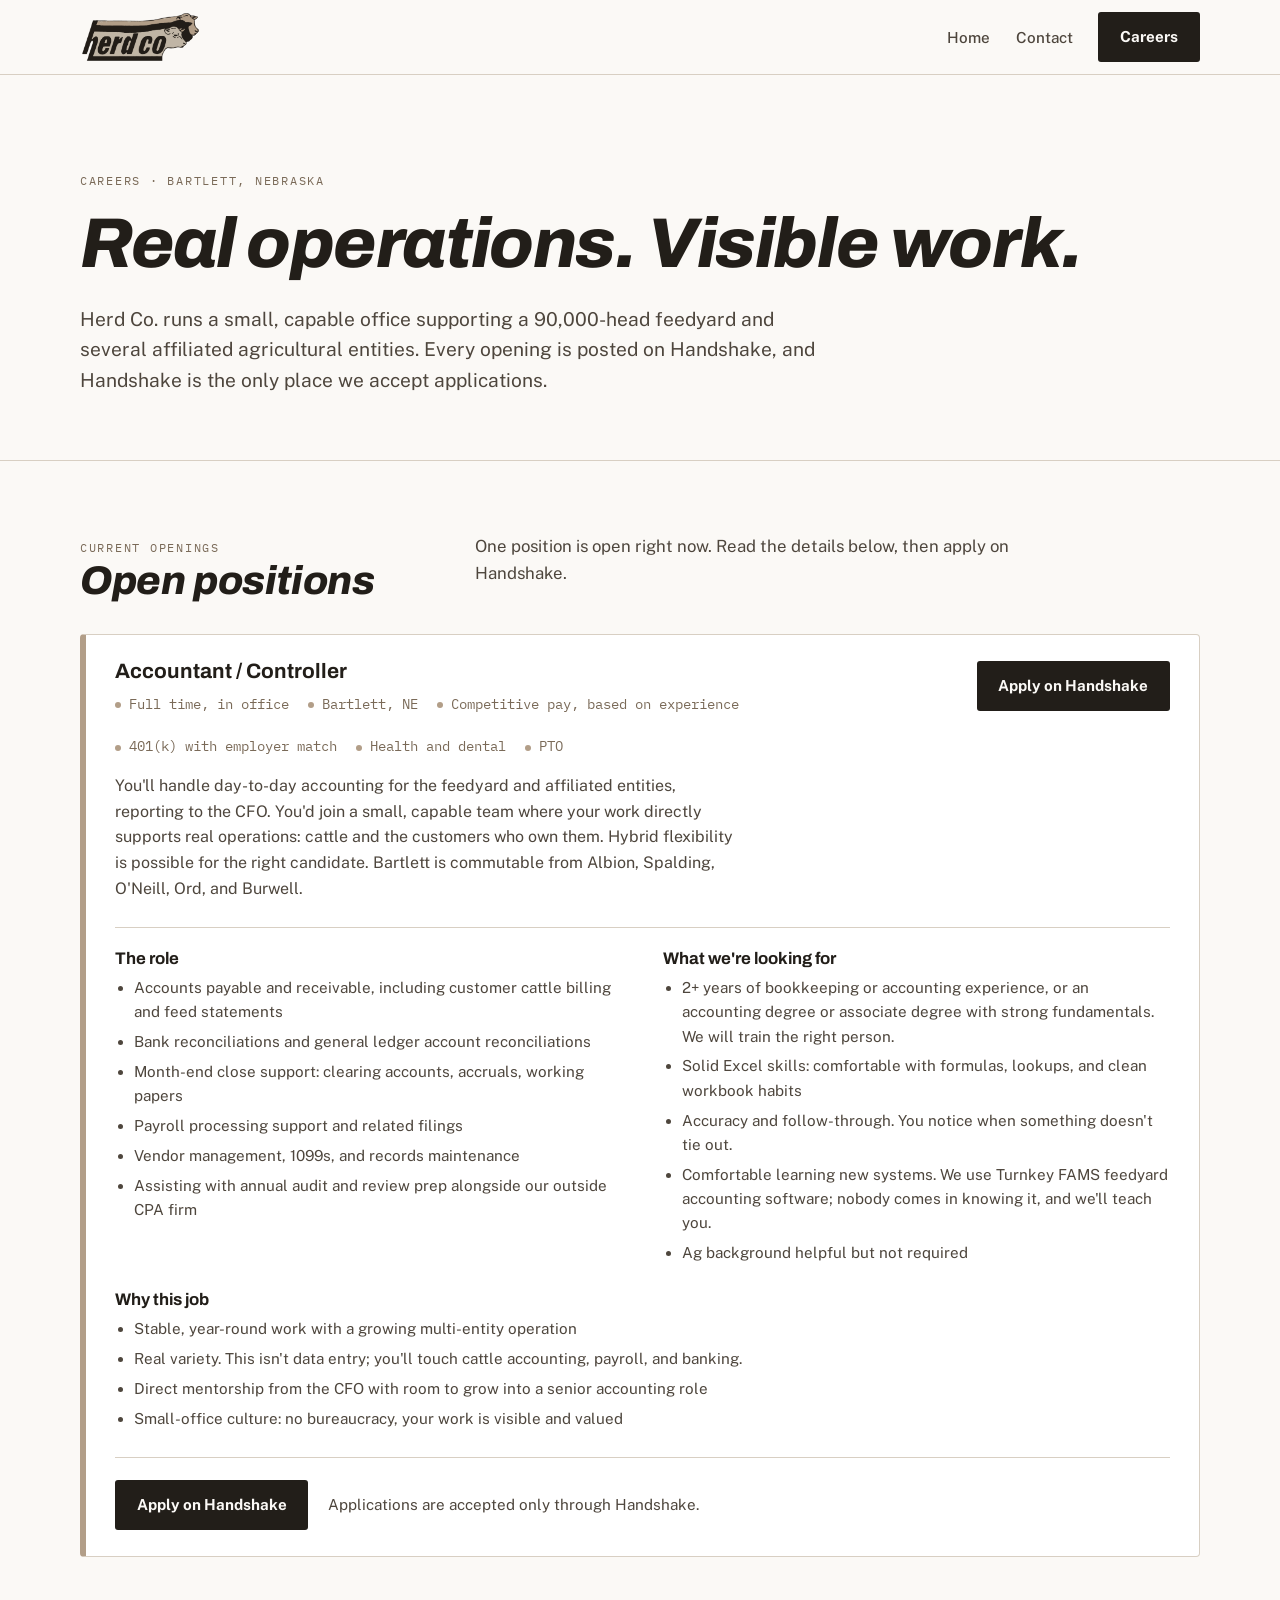
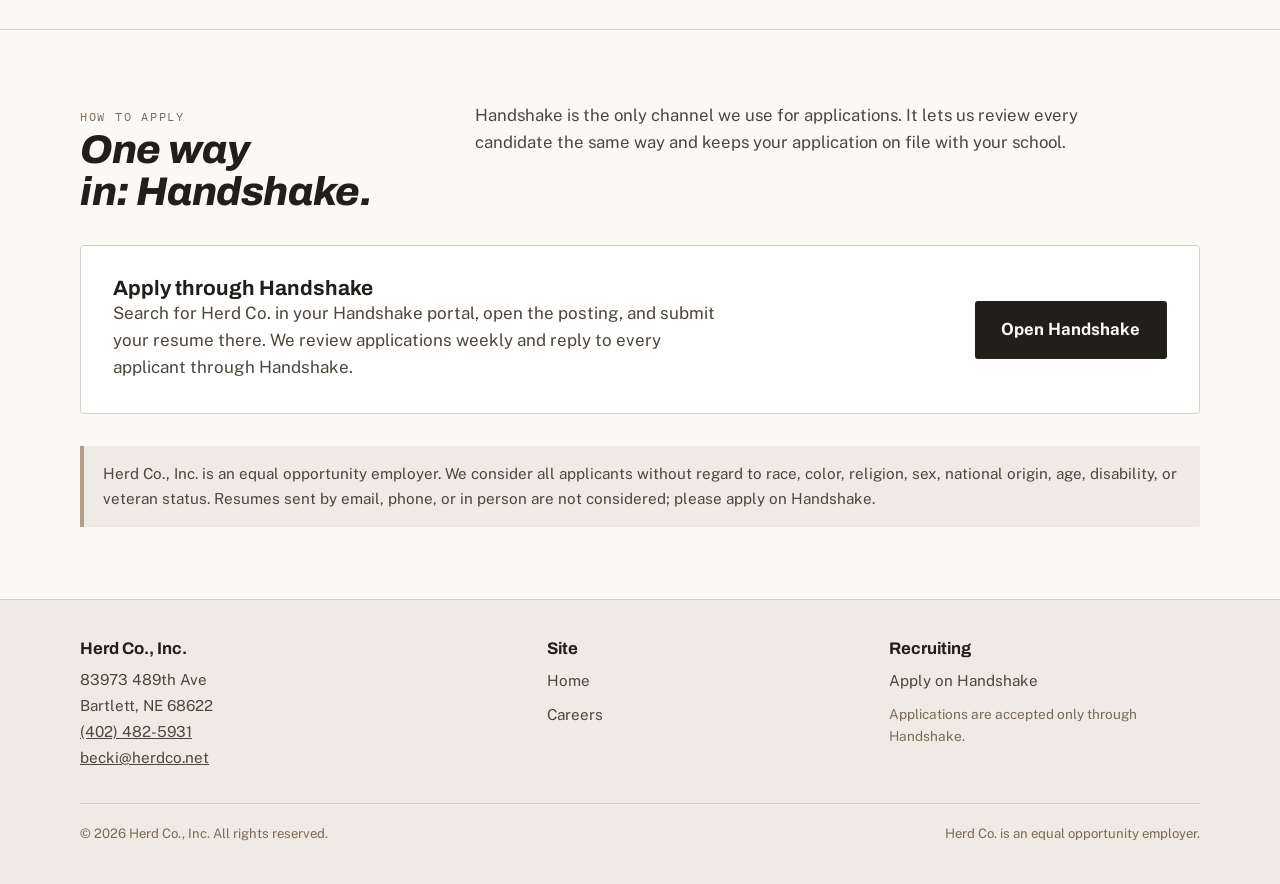
==== commit 31da4567: "Remove grain farm and multi-entity references Co-Authored-By: Claude Fable 5.1 <noreply@anthropic.co" ====
--- a/careers.html
+++ b/careers.html
@@ -70,7 +70,7 @@
                 <span>Health and dental</span>
                 <span>PTO</span>
               </div>
-              <p class="desc">You'll handle day-to-day accounting for the feedyard and affiliated entities, including a certified organic grain farming operation, reporting to the CFO. You'd join a small, capable team where your work directly supports real operations: cattle, crops, and the customers who own them. Hybrid flexibility is possible for the right candidate. Bartlett is commutable from Albion, Spalding, O'Neill, Ord, and Burwell.</p>
+              <p class="desc">You'll handle day-to-day accounting for the feedyard and affiliated entities, reporting to the CFO. You'd join a small, capable team where your work directly supports real operations: cattle and the customers who own them. Hybrid flexibility is possible for the right candidate. Bartlett is commutable from Albion, Spalding, O'Neill, Ord, and Burwell.</p>
             </div>
             <a class="btn" href="https://joinhandshake.com" rel="noopener">Apply on Handshake</a>
           </div>
@@ -101,7 +101,7 @@
               <h3>Why this job</h3>
               <ul>
                 <li>Stable, year-round work with a growing multi-entity operation</li>
-                <li>Real variety. This isn't data entry; you'll touch cattle accounting, crop accounting, payroll, and banking.</li>
+                <li>Real variety. This isn't data entry; you'll touch cattle accounting, payroll, and banking.</li>
                 <li>Direct mentorship from the CFO with room to grow into a senior accounting role</li>
                 <li>Small-office culture: no bureaucracy, your work is visible and valued</li>
               </ul>
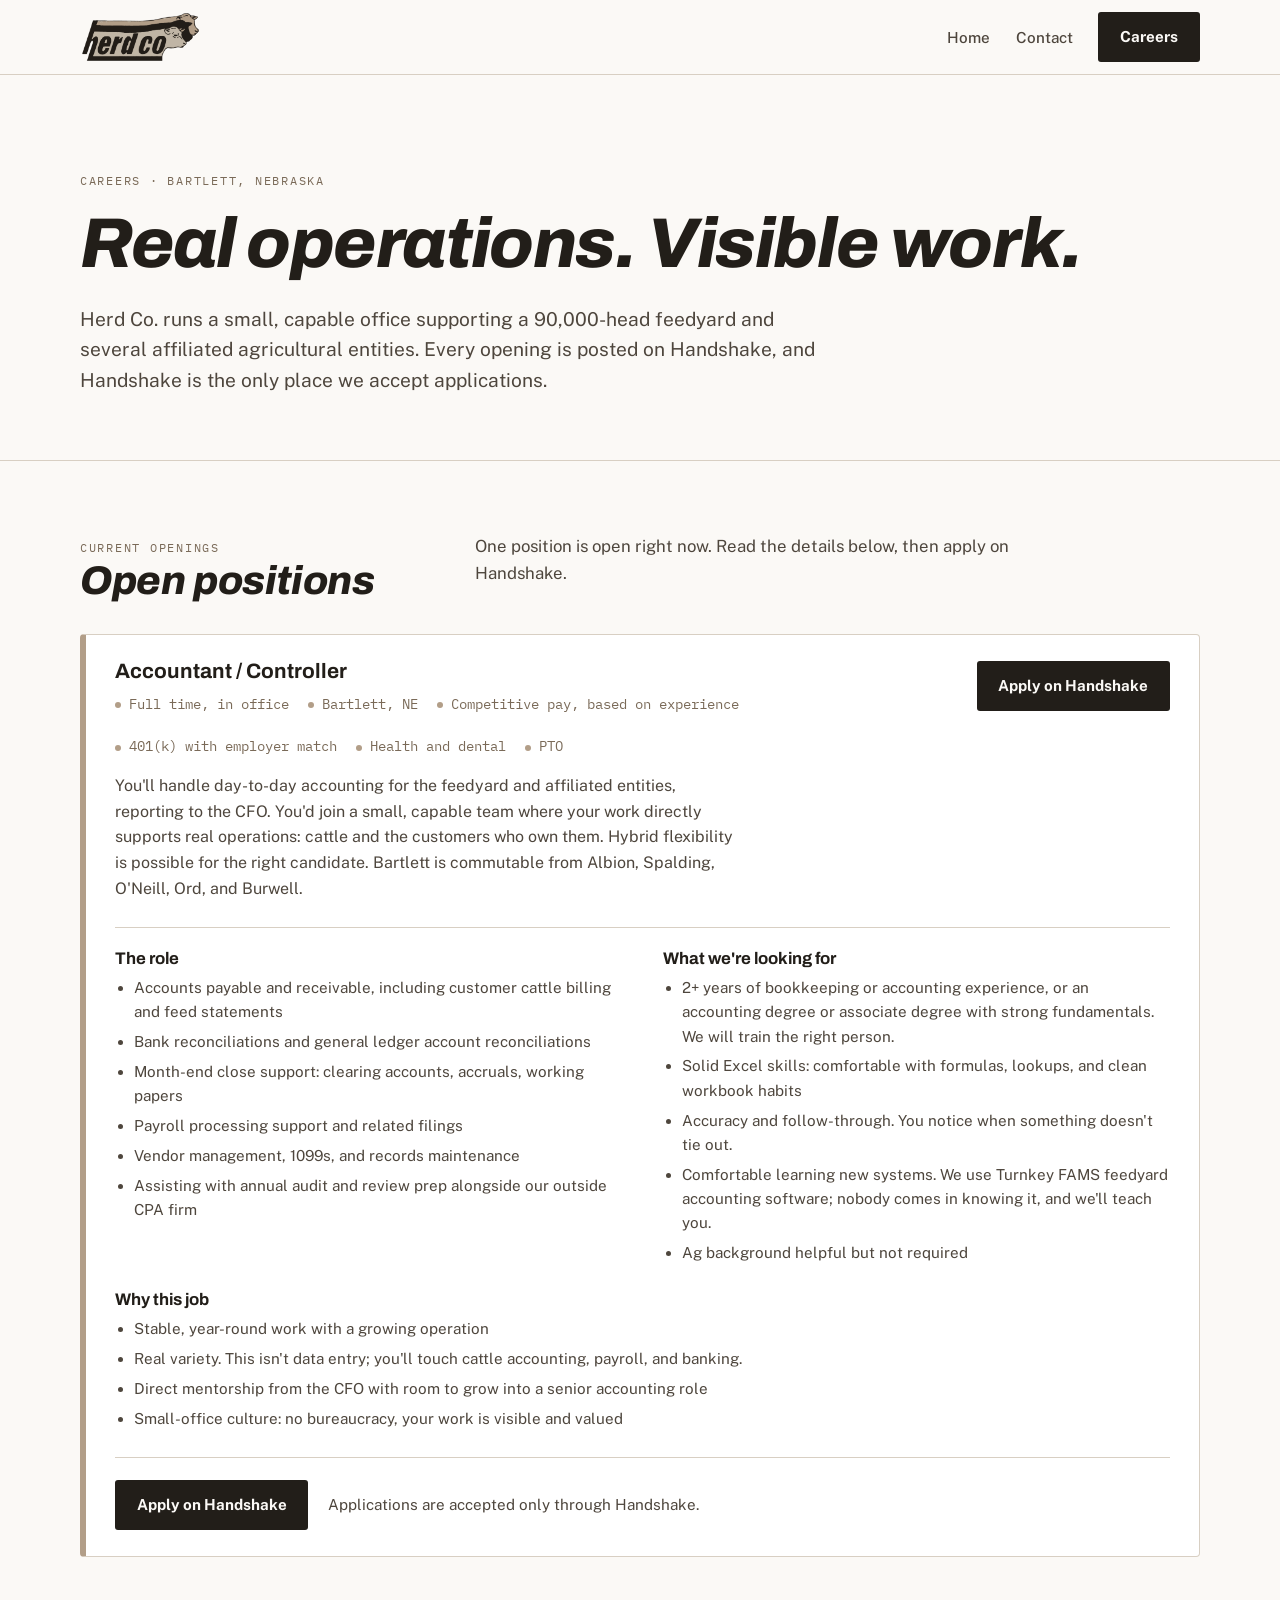
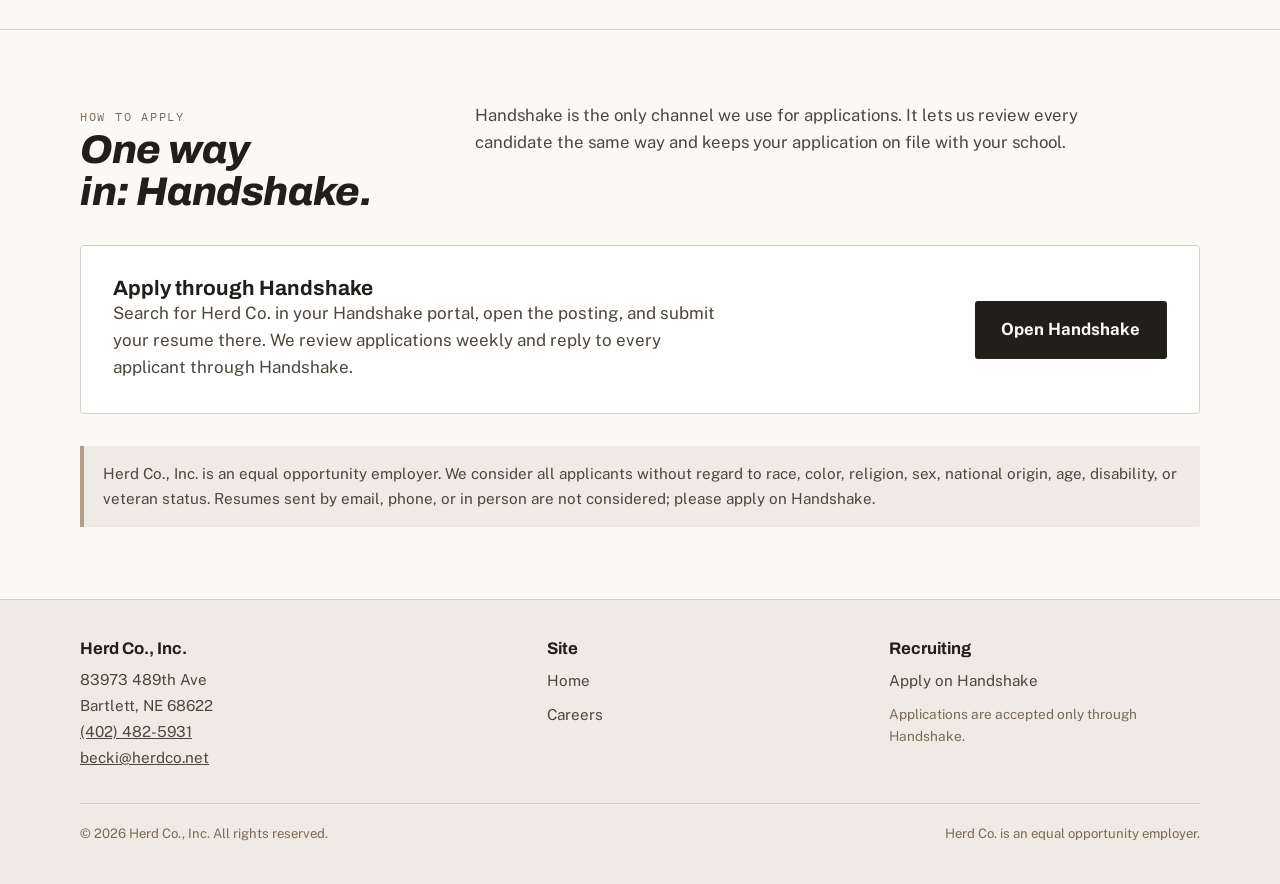
==== commit f22576ba: "Drop multi-entity wording from careers bullet Co-Authored-By: Claude Fable 5.1 <noreply@anthropic.co" ====
--- a/careers.html
+++ b/careers.html
@@ -100,7 +100,7 @@
             <div class="full">
               <h3>Why this job</h3>
               <ul>
-                <li>Stable, year-round work with a growing multi-entity operation</li>
+                <li>Stable, year-round work with a growing operation</li>
                 <li>Real variety. This isn't data entry; you'll touch cattle accounting, payroll, and banking.</li>
                 <li>Direct mentorship from the CFO with room to grow into a senior accounting role</li>
                 <li>Small-office culture: no bureaucracy, your work is visible and valued</li>
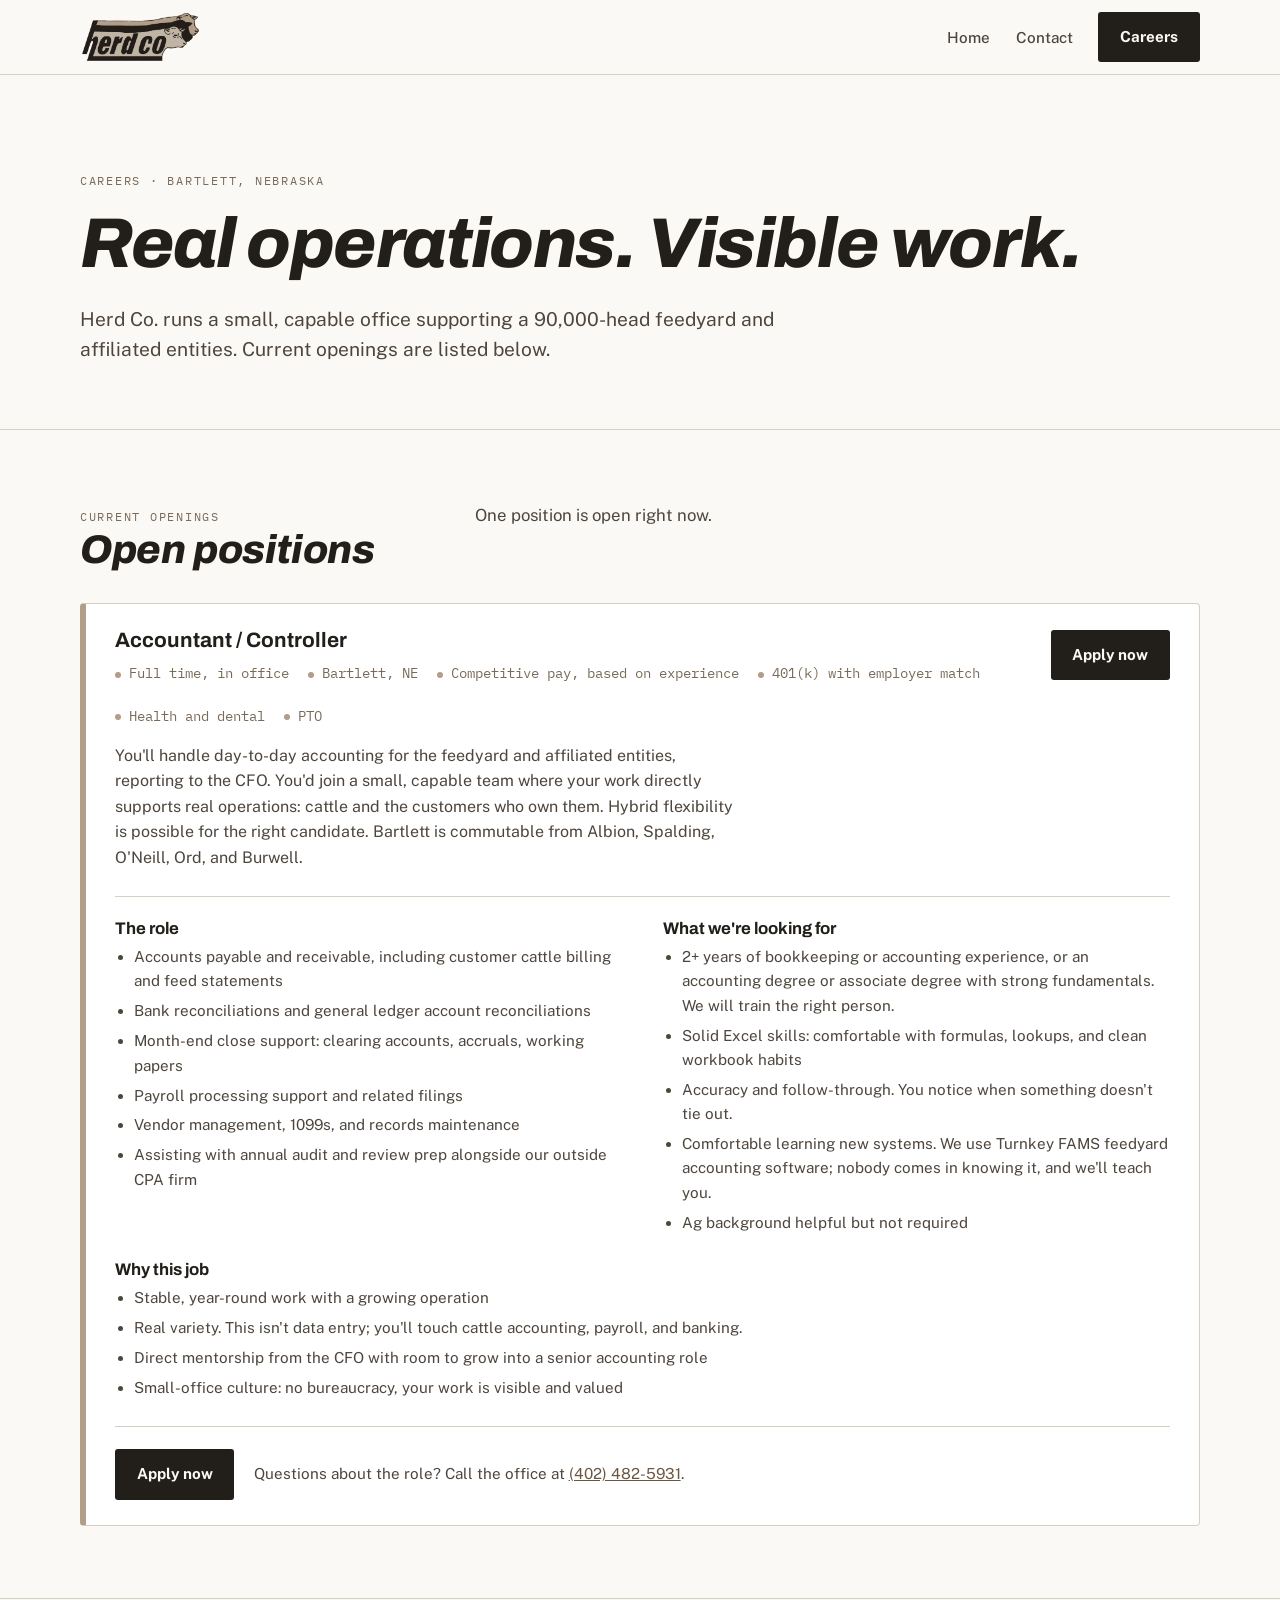
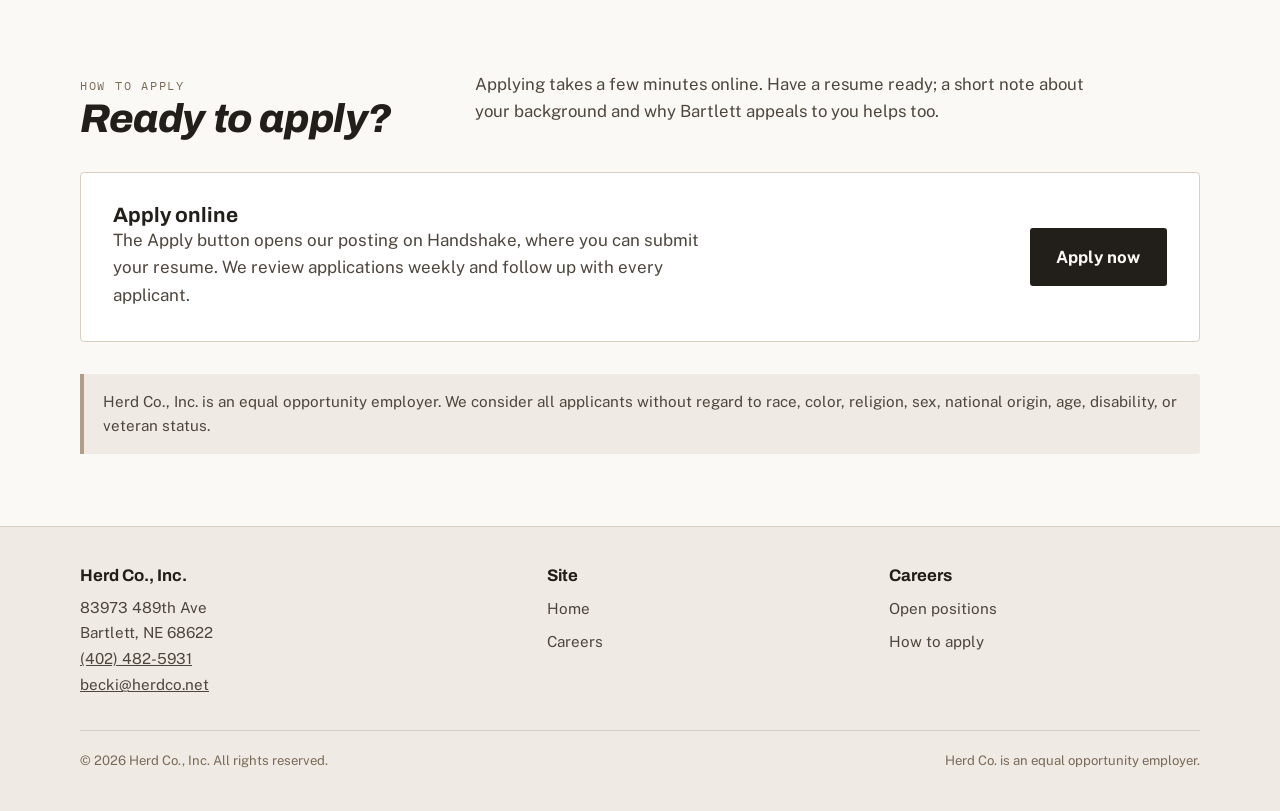
==== commit 4ee1dbda: "Tone down Handshake wording; drop only-way-to-apply claims Co-Authored-By: Claude Fable 5.1 <noreply" ====
--- a/careers.html
+++ b/careers.html
@@ -4,7 +4,7 @@
   <meta charset="utf-8">
   <meta name="viewport" content="width=device-width, initial-scale=1">
   <title>Careers at Herd Co. | Accountant / Controller in Bartlett, Nebraska</title>
-  <meta name="description" content="Herd Co. is hiring an Accountant / Controller for its cattle feedyard office in Bartlett, Nebraska. Apply through Handshake.">
+  <meta name="description" content="Herd Co. is hiring an Accountant / Controller for its cattle feedyard office in Bartlett, Nebraska. Apply online.">
   <link rel="preconnect" href="https://fonts.googleapis.com">
   <link rel="preconnect" href="https://fonts.gstatic.com" crossorigin>
   <link rel="stylesheet" href="https://fonts.googleapis.com/css2?family=Archivo:ital,wght@0,700;1,800&family=Public+Sans:wght@400;500;600;700&family=IBM+Plex+Mono:wght@400;500&display=swap">
@@ -36,7 +36,7 @@
     <div class="wrap">
       <span class="eyebrow">Careers &middot; Bartlett, Nebraska</span>
       <h1>Real operations. Visible work.</h1>
-      <p class="lede">Herd Co. runs a small, capable office supporting a 90,000-head feedyard and several affiliated agricultural entities. Every opening is posted on Handshake, and Handshake is the only place we accept applications.</p>
+      <p class="lede">Herd Co. runs a small, capable office supporting a 90,000-head feedyard and affiliated entities. Current openings are listed below.</p>
     </div>
   </div>
 
@@ -47,14 +47,14 @@
           <span class="eyebrow">Current openings</span>
           <h2>Open positions</h2>
         </div>
-        <p>One position is open right now. Read the details below, then apply on Handshake.</p>
+        <p>One position is open right now.</p>
       </div>
 
       <!--
         HOW TO EDIT THE JOB LIST
         Each <article class="job"> block is one posting. Copy a block to add a job,
-        delete a block to remove one, and change the text inside. Keep every Apply
-        button pointed at Handshake. Update data-updated when you change the list.
+        delete a block to remove one, and change the text inside. Apply buttons link to
+        the Handshake posting. Update data-updated when you change the list.
       -->
       <div class="jobs" data-updated="2026-09-09">
 
@@ -72,7 +72,7 @@
               </div>
               <p class="desc">You'll handle day-to-day accounting for the feedyard and affiliated entities, reporting to the CFO. You'd join a small, capable team where your work directly supports real operations: cattle and the customers who own them. Hybrid flexibility is possible for the right candidate. Bartlett is commutable from Albion, Spalding, O'Neill, Ord, and Burwell.</p>
             </div>
-            <a class="btn" href="https://joinhandshake.com" rel="noopener">Apply on Handshake</a>
+            <a class="btn" href="https://joinhandshake.com" rel="noopener">Apply now</a>
           </div>
 
           <div class="job-body">
@@ -109,8 +109,8 @@
           </div>
 
           <div class="cta">
-            <a class="btn" href="https://joinhandshake.com" rel="noopener">Apply on Handshake</a>
-            <p>Applications are accepted only through Handshake.</p>
+            <a class="btn" href="https://joinhandshake.com" rel="noopener">Apply now</a>
+            <p>Questions about the role? Call the office at <a href="tel:+14024825931">(402) 482-5931</a>.</p>
           </div>
         </article>
 
@@ -123,18 +123,18 @@
       <div class="section-head">
         <div>
           <span class="eyebrow">How to apply</span>
-          <h2>One way in: Handshake.</h2>
+          <h2>Ready to apply?</h2>
         </div>
-        <p>Handshake is the only channel we use for applications. It lets us review every candidate the same way and keeps your application on file with your school.</p>
+        <p>Applying takes a few minutes online. Have a resume ready; a short note about your background and why Bartlett appeals to you helps too.</p>
       </div>
       <div class="apply-box">
         <div>
-          <h3>Apply through Handshake</h3>
-          <p>Search for Herd Co. in your Handshake portal, open the posting, and submit your resume there. We review applications weekly and reply to every applicant through Handshake.</p>
+          <h3>Apply online</h3>
+          <p>The Apply button opens our posting on Handshake, where you can submit your resume. We review applications weekly and follow up with every applicant.</p>
         </div>
-        <a class="btn" href="https://joinhandshake.com" rel="noopener">Open Handshake</a>
+        <a class="btn" href="https://joinhandshake.com" rel="noopener">Apply now</a>
       </div>
-      <p class="notice" style="margin-top:2rem">Herd Co., Inc. is an equal opportunity employer. We consider all applicants without regard to race, color, religion, sex, national origin, age, disability, or veteran status. Resumes sent by email, phone, or in person are not considered; please apply on Handshake.</p>
+      <p class="notice" style="margin-top:2rem">Herd Co., Inc. is an equal opportunity employer. We consider all applicants without regard to race, color, religion, sex, national origin, age, disability, or veteran status.</p>
     </div>
   </section>
 </main>
@@ -158,11 +158,11 @@
       </ul>
     </div>
     <div>
-      <h3>Recruiting</h3>
+      <h3>Careers</h3>
       <ul>
-        <li><a href="https://joinhandshake.com" rel="noopener">Apply on Handshake</a></li>
+        <li><a href="careers.html#openings">Open positions</a></li>
+        <li><a href="careers.html#apply">How to apply</a></li>
       </ul>
-      <p style="font-size:0.85rem;color:var(--muted);margin-top:0.6rem">Applications are accepted only through Handshake.</p>
     </div>
     <div class="legal">
       <span>&copy; 2026 Herd Co., Inc. All rights reserved.</span>
